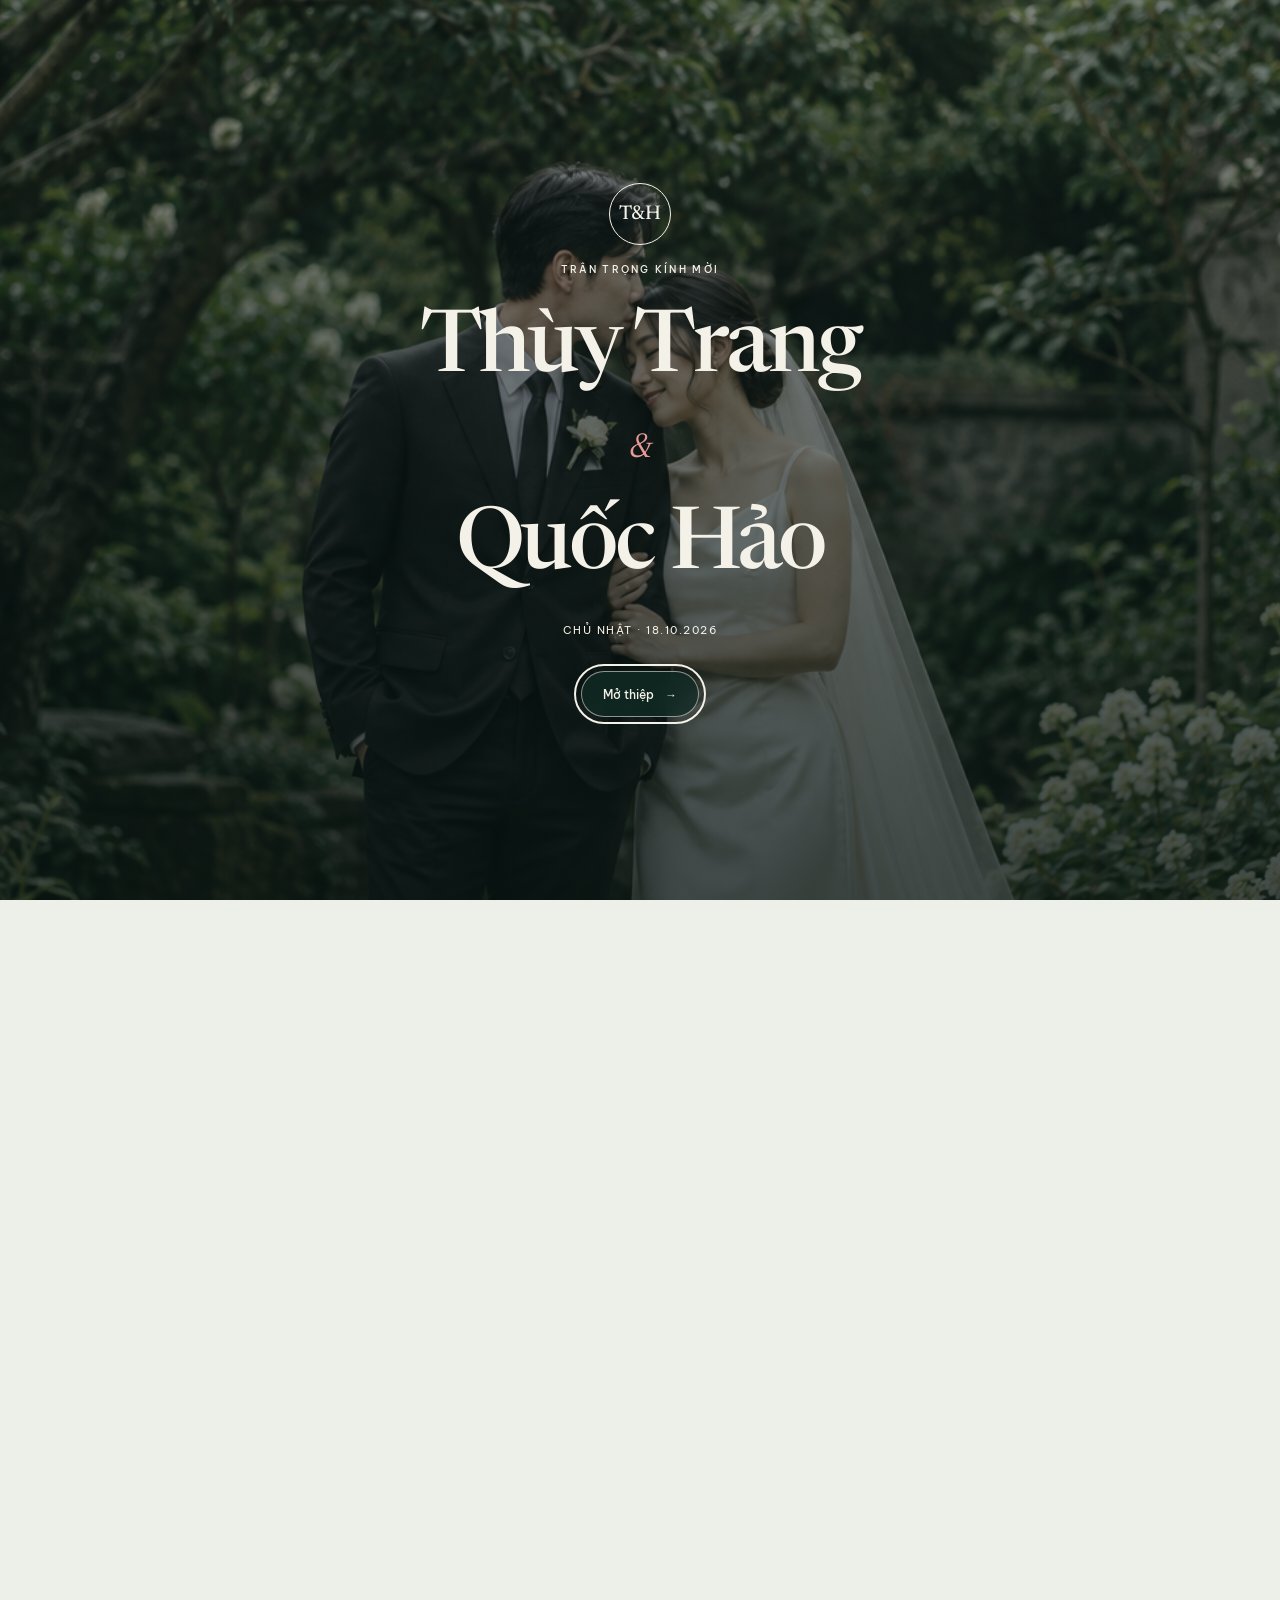
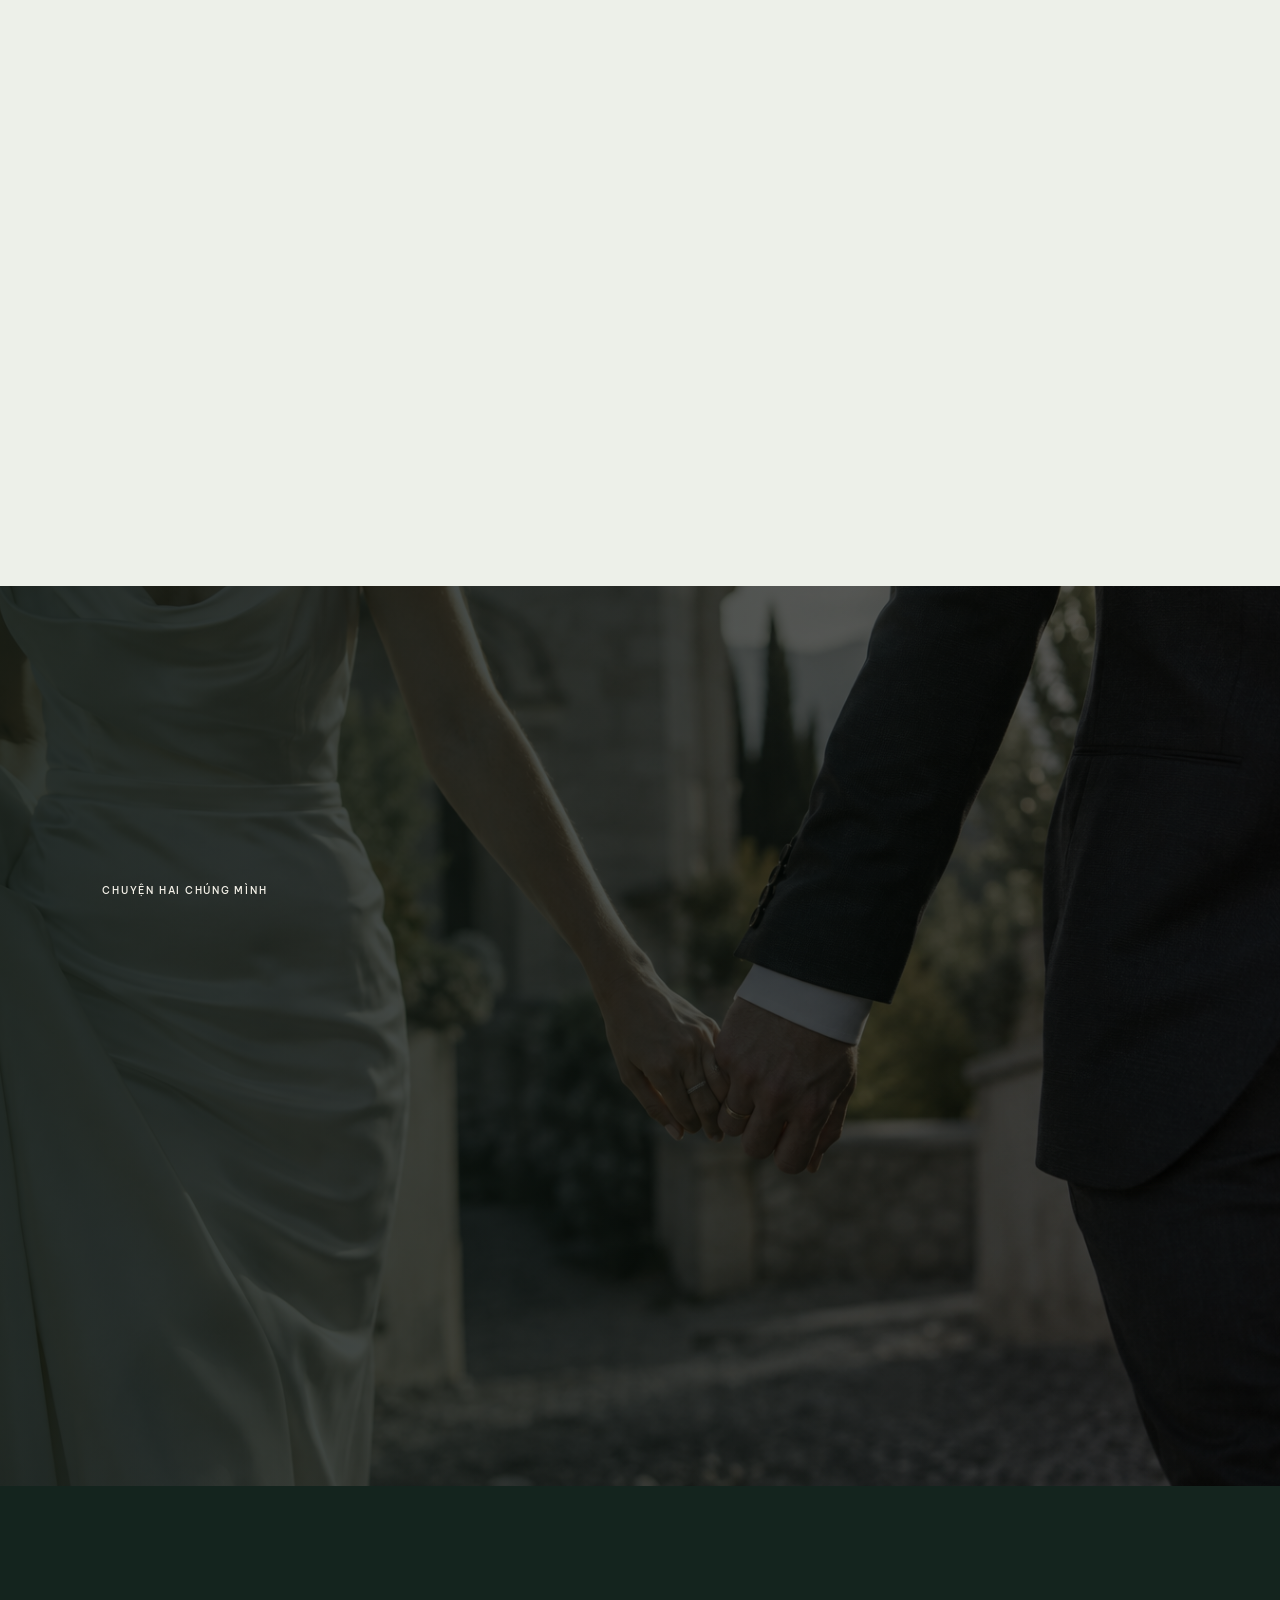
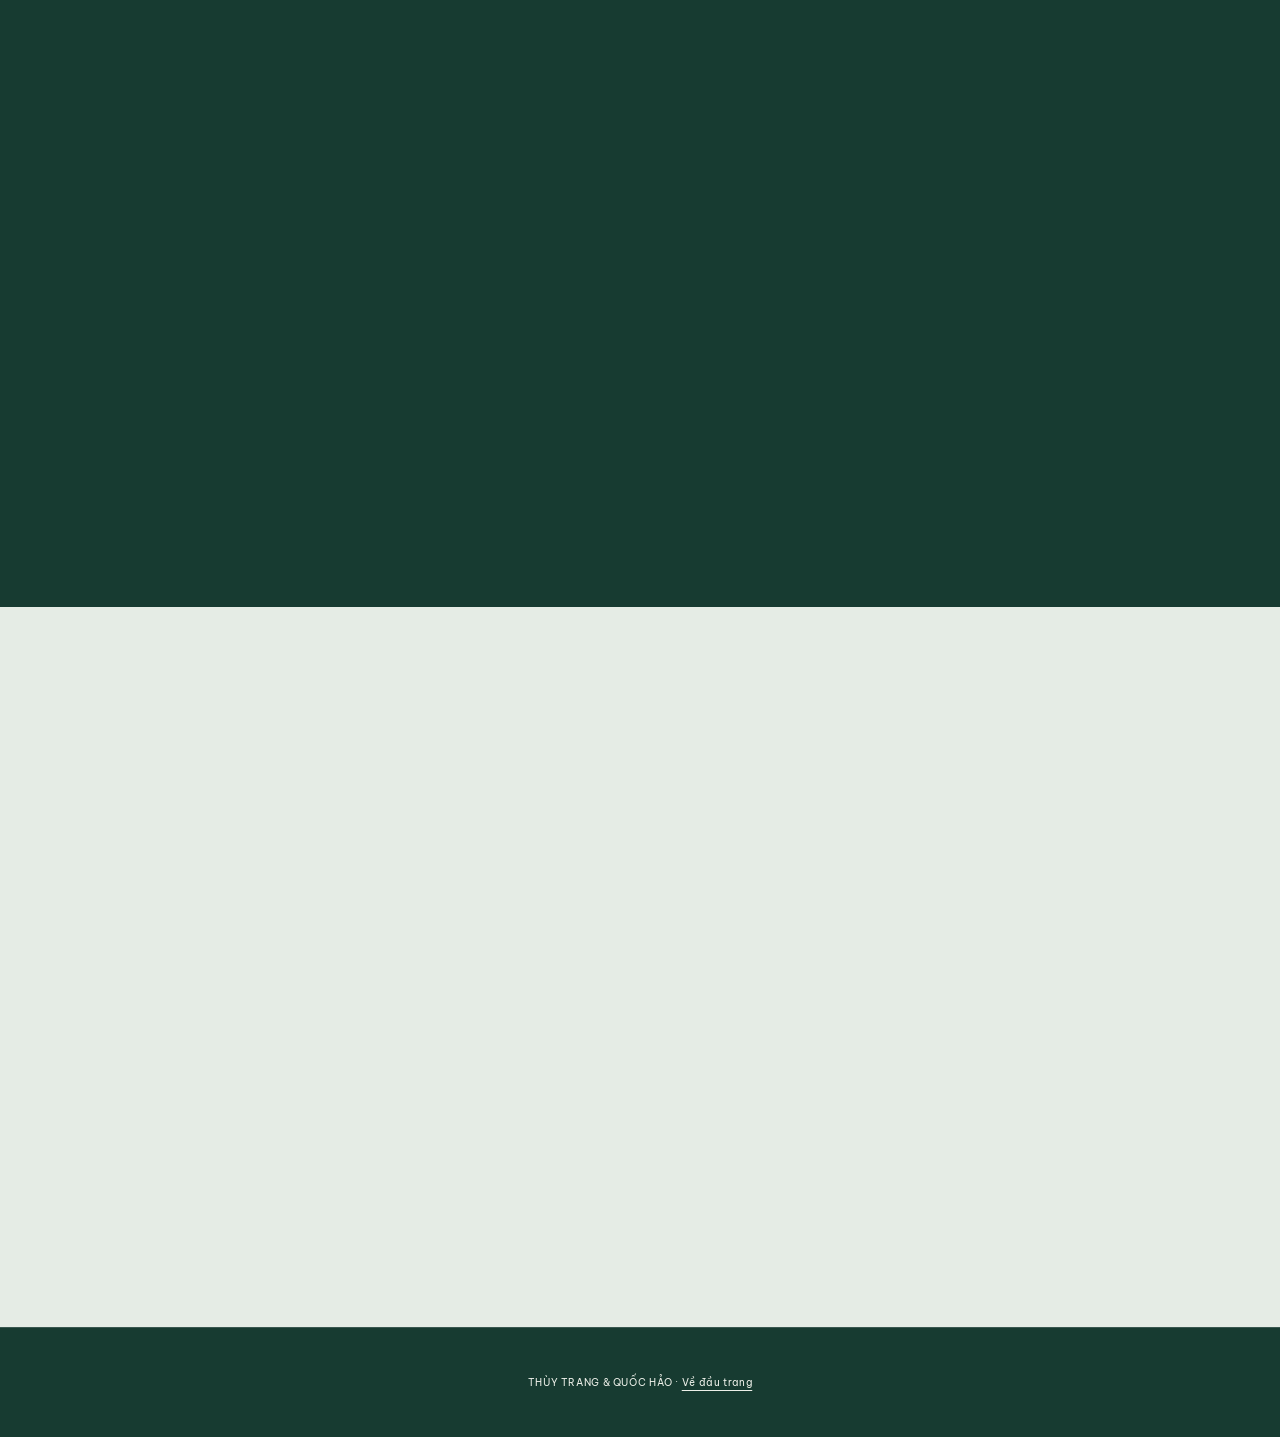
==== invitations/01-vuon-suong.html @ a07cec6b "Initial commit: Wedding invitation showcase project" ====
<!doctype html>
<html lang="vi"><head><meta charset="UTF-8"><meta name="viewport" content="width=device-width,initial-scale=1"><title>Vườn Sương | Thùy Trang & Quốc Hảo</title><link rel="stylesheet" href="../assets/invitation-shared.css"><style>
:root{--green:#173b31;--paper:#edf0e9;--rose:#b85b62;--line:rgba(23,59,49,.18)}body{background:var(--paper);color:var(--green);font-family:'Be Vietnam Pro',sans-serif}.hero{min-height:100dvh;position:relative;color:#fff;display:grid;grid-template-columns:1fr 1fr;overflow:hidden}.hero__photo{position:absolute;inset:0;background:linear-gradient(90deg,rgba(8,28,22,.72),rgba(8,28,22,.1)),url('../assets/images/couple-garden.png') center 58%/cover;animation:breathe 14s ease-out both}.hero__content{position:relative;z-index:2;grid-column:1;padding:18vh 7vw 8vh;display:flex;flex-direction:column;justify-content:space-between}.eyebrow{font-size:.66rem;letter-spacing:.22em;font-weight:500}.hero h1{font:500 clamp(4.8rem,10vw,10rem)/.75 'Newsreader',serif;letter-spacing:-.055em;margin:2rem 0}.hero h1 span{display:block}.hero h1 i{color:#ef9898;font-weight:400}.hero__date{display:flex;align-items:center;gap:1rem;font-size:.74rem;letter-spacing:.13em}.hero__date:before{content:'';width:55px;height:1px;background:rgba(255,255,255,.7)}@keyframes breathe{from{transform:scale(1.05)}to{transform:scale(1)}}.story{padding:12rem 7vw;display:grid;grid-template-columns:.9fr 1.2fr;gap:9vw;align-items:center}.story__copy h2{font:500 clamp(3.3rem,6vw,6.8rem)/.92 'Newsreader',serif;letter-spacing:-.04em;margin:.4rem 0 2rem}.story__copy>p{max-width:48ch;line-height:1.8;color:#5d7169}.story img{width:100%;aspect-ratio:4/3;object-fit:cover}.promise{padding:5rem 7vw 12rem;display:grid;grid-template-columns:1.2fr .8fr;gap:3vw;align-items:end}.promise blockquote{font:500 clamp(2.8rem,5vw,6rem)/1 'Newsreader',serif;margin:0}.promise blockquote i{color:var(--rose)}.promise__detail{border-top:1px solid var(--line);padding-top:1.5rem;line-height:1.8;color:#5d7169}.event{background:var(--green);color:var(--paper);padding:12rem 7vw;display:grid;grid-template-columns:.75fr 1.25fr;gap:10vw}.date-card{text-align:center;border:1px solid rgba(255,255,255,.25);padding:3rem;align-self:center}.date-card strong{display:block;font:500 clamp(7rem,14vw,13rem)/.75 'Newsreader',serif;color:#ef9898}.date-card span{font-size:.65rem;letter-spacing:.2em}.event h2{font:500 clamp(3.5rem,6vw,7rem)/.9 'Newsreader',serif;margin:0 0 3rem}.event__rows{display:grid;grid-template-columns:1fr 1fr;gap:2rem;border-top:1px solid rgba(255,255,255,.2);padding-top:2rem}.event__rows b{display:block;font-weight:500;margin-bottom:.5rem}.event__rows span{font-size:.75rem;opacity:.72;line-height:1.6}.event .rsvp-trigger{margin-top:3rem;border-radius:999px;padding:1rem 1.5rem;background:#ef9898;color:#311a1c}.invitation-footer{background:var(--green);color:var(--paper);border-top:1px solid rgba(255,255,255,.15)}
@media(max-width:720px){.hero{grid-template-columns:1fr}.hero__photo{background-position:58% center}.hero__content{grid-column:1;padding:18vh 1.3rem 8vh;background:linear-gradient(90deg,rgba(8,28,22,.55),transparent)}.hero h1{font-size:5rem}.story{padding:7rem 1.3rem;grid-template-columns:1fr}.story img{order:-1}.promise{padding:2rem 1.3rem 7rem;grid-template-columns:1fr;gap:3rem}.event{padding:7rem 1.3rem;grid-template-columns:1fr}.date-card{padding:3rem 1rem}.event__rows{grid-template-columns:1fr}}
</style><link rel="stylesheet" href="../assets/storytelling.css"></head><body class="theme-garden" data-particles="true">
<div class="invitation-gate" role="dialog" aria-label="Mở thiệp cưới"><div class="gate__content"><span class="gate__monogram">T&H</span><p class="gate__label">TRÂN TRỌNG KÍNH MỜI</p><h1 class="couple-title"><span class="couple-name">Thùy Trang</span><i class="couple-connector">&</i><span class="couple-name">Quốc Hảo</span></h1><p class="gate__date">CHỦ NHẬT · 18.10.2026</p><button class="gate__open" type="button" data-open-invitation>Mở thiệp</button></div></div>
<a class="back-home" href="../index.html" target="_top">← <span>Về thư viện</span></a>
<main><section class="hero"><div class="hero__photo"></div><div class="hero__content"><p class="eyebrow">TRÂN TRỌNG BÁO HỶ</p><h1 class="couple-title"><span class="couple-name">Thùy Trang</span><i class="couple-connector">&</i><span class="couple-name">Quốc Hảo</span></h1><div class="hero__date">18.10.2026 · TP. HỒ CHÍ MINH</div></div></section>
<section class="story"><div class="story__copy reveal"><p class="eyebrow">CHUYỆN CỦA CHÚNG MÌNH</p><h2>Từ hôm nay,<br>mình gọi nhau là nhà.</h2><p>Sau những ngày cùng nhau đi qua bình thường và rực rỡ, chúng mình chọn một ngày đẹp để bắt đầu chương mới.</p></div><img class="reveal" src="../assets/images/holding-hands.png" alt="Cô dâu và chú rể nắm tay nhau"></section>
<section class="promise"><blockquote class="reveal">“Có những cuộc gặp gỡ khiến mọi ngày sau đó đều trở nên <i>đáng nhớ.</i>”</blockquote><div class="promise__detail reveal"><p>Chúng mình rất mong được đón bạn đến chung vui, cùng chứng kiến khoảnh khắc hai gia đình trở thành một.</p><p class="sample-note"><strong>Lưu ý:</strong> Ngày giờ và địa điểm đang là nội dung minh họa.</p></div></section>

<section class="story-chapter" aria-label="Lời hẹn của chúng mình">
  <div class="chapter-scene">
    <img src="../assets/images/holding-hands.png" alt="Ảnh minh họa đôi tay cô dâu và chú rể" loading="lazy" width="1536" height="1024">
    <div class="chapter-words"><p class="story-eyebrow">CHUYỆN HAI CHÚNG MÌNH</p><h2 class="reveal">Một cuộc gặp, một hành trình.</h2><p class="reveal">Chúng mình mong những ngày phía trước sẽ luôn có một người để cùng trở về.</p></div>
  </div>
</section>
<section class="story-vows" aria-labelledby="vow-title">
  <header class="reveal"><p class="story-eyebrow">MỘT CHƯƠNG MỚI</p><h2 id="vow-title">Từ những điều bình dị</h2></header>
  <div class="vow-pair">
    <article class="reveal"><span class="vow-initial" aria-hidden="true">T</span><h3>Thùy Trang</h3><p>Mong có một người cùng chia sẻ niềm vui, cùng lắng nghe những chuyện nhỏ và cùng yêu thương gia đình.</p></article>
    <article class="reveal"><span class="vow-initial" aria-hidden="true">H</span><h3>Quốc Hảo</h3><p>Mong được nắm tay nhau qua những ngày bình thường, cùng chăm sóc một mái nhà và gìn giữ lời hẹn hôm nay.</p></article>
  </div>
</section>
<section class="story-journey" aria-labelledby="journey-title">
  <header class="reveal"><h2 id="journey-title">Những điều mình cùng chọn.</h2><p>Một lời hẹn được xây nên từ những điều nhỏ bé.</p></header>
  <div class="journey-track">
    <article class="reveal"><span aria-hidden="true">01</span><h3>Lắng nghe</h3><p>Dành thời gian cho nhau, cả những điều chưa kịp nói.</p></article>
    <article class="reveal"><span aria-hidden="true">02</span><h3>Đồng hành</h3><p>Cùng đi qua thay đổi và tìm niềm vui trong mỗi ngày.</p></article>
    <article class="reveal"><span aria-hidden="true">03</span><h3>Về chung một nhà</h3><p>Mang theo yêu thương của hai gia đình để bắt đầu hành trình mới.</p></article>
  </div>
</section>
<section class="story-album" aria-labelledby="album-title">
  <header class="reveal"><p class="story-eyebrow">ALBUM NGÀY VUI</p><h2 id="album-title">Giữ lại những dịu dàng.</h2><p>Chạm vào ảnh để ngắm gần hơn. Ảnh hiện tại là ảnh minh họa.</p></header>
  <div class="album-grid">
    <button class="album-photo reveal" type="button" data-photo="../assets/images/couple-garden.png" aria-label="Mở ảnh chân dung đôi uyên ương"><img src="../assets/images/couple-garden.png" alt="Đôi uyên ương giữa khu vườn" loading="lazy" width="1024" height="1536"><span>Hai người, một lời hẹn</span></button>
    <button class="album-photo reveal" type="button" data-photo="../assets/images/holding-hands.png" aria-label="Mở ảnh đôi tay"><img src="../assets/images/holding-hands.png" alt="Một cái nắm tay dịu dàng" loading="lazy" width="1536" height="1024"><span>Cùng nhau đi tiếp</span></button>
    <button class="album-photo reveal" type="button" data-photo="../assets/images/reception.png" aria-label="Mở ảnh bàn tiệc"><img src="../assets/images/reception.png" alt="Không gian bàn tiệc đón khách" loading="lazy" width="1774" height="887"><span>Chờ bạn đến chung vui</span></button>
  </div>
</section>
<section class="event"><div class="date-card reveal"><span>CHỦ NHẬT · THÁNG MƯỜI</span><strong>18</strong><span>HAI NGHÌN KHÔNG TRĂM HAI MƯƠI SÁU</span></div><div class="reveal"><h2>Hẹn bạn<br>trong ngày vui.</h2><div class="event__rows"><div><b>17:30 · Đón khách</b><span>18:30 · Khai tiệc<br>Trang phục lịch sự</span></div><div><b>White Palace</b><span>194 Hoàng Văn Thụ<br>Phú Nhuận, TP. Hồ Chí Minh</span></div></div><button class="rsvp-trigger" type="button">Xác nhận tham dự</button></div></section><section class="story-finale"><p class="story-eyebrow reveal">THÙY TRANG & QUỐC HẢO</p><h2 class="reveal">Một lời hẹn giữa vườn xanh.</h2><p class="reveal">Sự hiện diện của bạn là một phần thật đẹp trong ngày bắt đầu hành trình mới của chúng mình.</p><button class="rsvp-trigger reveal" type="button">Gửi lời hồi đáp</button></section></main>
<footer class="invitation-footer">THÙY TRANG & QUỐC HẢO · <a href="#">Về đầu trang</a></footer>
<dialog class="rsvp-dialog"><form class="rsvp-card"><button class="rsvp-close" type="button">Đóng</button><p class="eyebrow">HẸN GẶP BẠN</p><h2>Bạn sẽ đến chứ?</h2><p>Gửi lời hồi đáp để gia đình chuẩn bị đón tiếp bạn chu đáo hơn.</p><label>Họ và tên<input name="name" required placeholder="Tên của bạn"></label><label>Số người tham dự<select name="guests"><option>1 khách</option><option>2 khách</option><option>3 khách</option><option>4 khách</option></select></label><button class="rsvp-card__submit" type="submit">Gửi lời xác nhận</button><p class="rsvp-status" role="status"></p></form></dialog><script src="../assets/invitation.js"></script>
</body></html>
---- assets/invitation-shared.css ----
@import url('https://fonts.googleapis.com/css2?family=Be+Vietnam+Pro:wght@300;400;500;600&family=DM+Sans:wght@300;400;500;600&family=Newsreader:opsz,wght@6..72,400;6..72,500;6..72,600&family=Playfair+Display:ital,wght@0,500;1,500&display=swap');
*{box-sizing:border-box}html{scroll-behavior:smooth}body{margin:0;min-width:300px}body:not(.invitation-open){overflow:hidden}a{color:inherit;text-decoration:none}button,input,select{font:inherit}
.invitation-gate{--gate-bg:#173b31;--gate-ink:#f4f1e8;--gate-accent:#e99a98;position:fixed;inset:0;z-index:60;display:grid;place-items:center;overflow:hidden;background:var(--gate-bg);color:var(--gate-ink);clip-path:inset(0 0 0 0);transition:clip-path 1.15s cubic-bezier(.76,0,.24,1),visibility 1.15s}.invitation-gate:before{content:'';position:absolute;inset:0;background:var(--gate-image,none);background-position:center;background-size:cover;opacity:var(--gate-image-opacity,.18);transform:scale(1.05);animation:gate-breathe 9s ease-in-out infinite alternate}.invitation-gate:after{content:'';position:absolute;inset:0;background:linear-gradient(180deg,rgba(5,12,10,.1),rgba(5,12,10,.38));pointer-events:none}.invitation-gate.is-opening{clip-path:inset(0 0 100% 0);visibility:hidden}.invitation-gate.is-opening .gate__content{opacity:0;transform:translateY(-24px)}.gate__content{position:relative;z-index:2;text-align:center;width:min(680px,calc(100% - 2rem));transition:opacity .45s ease,transform .7s cubic-bezier(.16,1,.3,1)}.gate__monogram{display:grid;place-items:center;width:62px;height:62px;margin:0 auto 2.2rem;border:1px solid currentColor;border-radius:50%;font:500 1.25rem 'Newsreader',Georgia,serif}.gate__label{font:500 .62rem 'Be Vietnam Pro',Arial,sans-serif;letter-spacing:.23em}.gate__content h1{font:500 clamp(3.8rem,9vw,8rem)/.82 'Newsreader',Georgia,serif;letter-spacing:-.045em;margin:1.2rem 0}.gate__content h1 i{display:block;color:var(--gate-accent);font-weight:400}.gate__date{font:400 .68rem 'Be Vietnam Pro',Arial,sans-serif;letter-spacing:.14em}.gate__open{display:inline-flex;align-items:center;justify-content:center;gap:.7rem;margin-top:2.2rem;border:1px solid color-mix(in srgb,currentColor 55%,transparent);border-radius:999px;background:color-mix(in srgb,var(--gate-bg) 70%,transparent);backdrop-filter:blur(12px);color:inherit;padding:.9rem 1.3rem;cursor:pointer;font:500 .72rem 'Be Vietnam Pro',Arial,sans-serif;transition:background .25s,transform .25s}.gate__open:after{content:'→';transition:transform .25s}.gate__open:hover{background:color-mix(in srgb,currentColor 14%,transparent)}.gate__open:hover:after{transform:translateX(4px)}.gate__open:active{transform:scale(.98)}
.theme-garden{--particle:#efaaa5}.theme-lacquer{--particle:#e8c590}.theme-silk{--particle:#d5e3da}.theme-garden .invitation-gate{--gate-bg:#122d26;--gate-image:linear-gradient(rgba(9,29,23,.25),rgba(9,29,23,.55)),url('images/couple-garden.png');--gate-image-opacity:1}.theme-editorial .invitation-gate{--gate-bg:#dedbd2;--gate-ink:#181b19;--gate-accent:#c8463e}.theme-editorial .gate__monogram{border-radius:0}.theme-editorial .gate__content h1{font-family:'DM Sans',Arial,sans-serif;font-weight:600;text-transform:uppercase;line-height:.72;letter-spacing:-.08em}.theme-lacquer .invitation-gate{--gate-bg:#691315;--gate-ink:#e8c590;--gate-accent:#f3e5d4;background:radial-gradient(circle,#9c2929 0,#691315 55%,#400a0c 100%)}.theme-lacquer .gate__monogram{border-radius:0;font-size:1.9rem}.theme-chrome .invitation-gate{--gate-bg:#9ba5a1;--gate-ink:#111716;--gate-accent:#416326;background:radial-gradient(circle at 70% 15%,#f6f8f7,#bac2bf 35%,#7f8985 72%,#dfe3e1)}.theme-chrome .gate__content h1{font-family:'DM Sans',Arial,sans-serif;font-weight:600;text-transform:uppercase;letter-spacing:-.08em}.theme-film .invitation-gate{--gate-bg:#171513;--gate-image:linear-gradient(rgba(20,16,12,.32),rgba(20,16,12,.68)),url('images/holding-hands.png');--gate-image-opacity:1;--gate-accent:#d89153}.theme-film .gate__content h1{font-family:'Playfair Display',Georgia,serif}.theme-silk .invitation-gate{--gate-bg:#25483d;--gate-image:linear-gradient(90deg,rgba(21,55,44,.72),rgba(21,55,44,.28)),url('images/couple-garden.png');--gate-image-opacity:1;--gate-accent:#efaaa5}
@keyframes gate-breathe{to{transform:scale(1)}}
.celebration-layer{position:fixed;inset:0;z-index:55;pointer-events:none;overflow:hidden}.celebration-layer span{position:absolute;top:-8vh;width:11px;height:18px;border-radius:80% 10% 80% 10%;background:var(--particle,#efaaa5);opacity:0;animation:petal-fall 6.5s cubic-bezier(.22,.5,.42,.98) forwards}.celebration-layer span:nth-child(1){left:8%;animation-delay:.05s}.celebration-layer span:nth-child(2){left:16%;animation-delay:.7s;transform:scale(.7)}.celebration-layer span:nth-child(3){left:27%;animation-delay:.25s}.celebration-layer span:nth-child(4){left:38%;animation-delay:1.1s;transform:scale(.6)}.celebration-layer span:nth-child(5){left:49%;animation-delay:.45s}.celebration-layer span:nth-child(6){left:61%;animation-delay:1.35s;transform:scale(.8)}.celebration-layer span:nth-child(7){left:72%;animation-delay:.15s}.celebration-layer span:nth-child(8){left:84%;animation-delay:.9s;transform:scale(.65)}.celebration-layer span:nth-child(9){left:94%;animation-delay:.35s}.celebration-layer span:nth-child(10){left:56%;animation-delay:1.8s;transform:scale(.55)}@keyframes petal-fall{0%{opacity:0;transform:translate3d(0,-5vh,0) rotate(0)}12%{opacity:.85}100%{opacity:0;transform:translate3d(10vw,108vh,0) rotate(540deg)}}
.back-home{position:fixed;z-index:40;left:18px;top:18px;display:flex;align-items:center;gap:.55rem;border-radius:999px;padding:.7rem .9rem;background:rgba(20,25,23,.76);backdrop-filter:blur(14px);color:#fff;font:500 .68rem 'Be Vietnam Pro',Arial,sans-serif;letter-spacing:.03em;box-shadow:0 8px 30px rgba(0,0,0,.12);opacity:0;transform:translateY(-10px);transition:opacity .5s 1s,transform .5s 1s,background .2s}.invitation-open .back-home{opacity:1;transform:none}.back-home:hover{background:rgba(20,25,23,.92)}
.reveal{opacity:0;filter:blur(5px);clip-path:inset(0 0 12% 0);transform:translateY(42px) scale(.985);transition:opacity .85s ease,filter .85s ease,clip-path 1s cubic-bezier(.16,1,.3,1),transform 1s cubic-bezier(.16,1,.3,1);transition-delay:calc(var(--reveal-order,0) * 70ms)}.reveal.is-visible{opacity:1;filter:none;clip-path:inset(0);transform:none}
.hero h1,.lead h1,.crest h1{opacity:0;transform:translateY(35px);filter:blur(6px)}.invitation-open .hero h1,.invitation-open .lead h1,.invitation-open .crest h1{animation:hero-title-in 1.15s .35s cubic-bezier(.16,1,.3,1) forwards}.hero__meta,.hero__date,.hero__bottom,.lead__bottom,.crest time{opacity:0;transform:translateY(18px)}.invitation-open .hero__meta,.invitation-open .hero__date,.invitation-open .hero__bottom,.invitation-open .lead__bottom,.invitation-open .crest time{animation:hero-detail-in .8s .85s ease forwards}@keyframes hero-title-in{to{opacity:1;transform:none;filter:none}}@keyframes hero-detail-in{to{opacity:1;transform:none}}
.rsvp-trigger{border:0;cursor:pointer;transition:transform .2s,filter .2s}.rsvp-trigger:hover{filter:brightness(1.08)}.rsvp-trigger:active{transform:scale(.98)}.rsvp-dialog{border:0;padding:0;background:transparent;width:min(500px,calc(100% - 2rem));color:#1c2824}.rsvp-dialog::backdrop{background:rgba(8,14,12,.75);backdrop-filter:blur(8px)}.rsvp-card{background:#f1f2ed;padding:clamp(2rem,6vw,4rem);position:relative;border-radius:18px}.rsvp-card h2{font:500 clamp(2.5rem,7vw,4.5rem)/.95 'Newsreader',Georgia,serif;margin:.2rem 0 1.4rem}.rsvp-card p{font:300 .85rem/1.7 'Be Vietnam Pro',Arial,sans-serif;color:#53615c}.rsvp-card label{display:grid;gap:.45rem;margin-top:1rem;font:500 .65rem 'Be Vietnam Pro',Arial,sans-serif;text-transform:uppercase;letter-spacing:.08em}.rsvp-card input,.rsvp-card select{width:100%;border:1px solid #cbd0cb;background:#fff;padding:.9rem;border-radius:10px;color:#1c2824}.rsvp-card__submit{width:100%;margin-top:1.2rem;border:0;border-radius:999px;padding:1rem;background:#173c32;color:#fff;cursor:pointer}.rsvp-close{position:absolute;right:1rem;top:1rem;border:0;background:transparent;font-size:1rem;cursor:pointer;color:#1c2824}.rsvp-status{min-height:1.4em;color:#8c3e40!important}.sample-note{font:400 .66rem/1.5 'Be Vietnam Pro',Arial,sans-serif;opacity:.65}.sample-note strong{font-weight:600}.invitation-footer{text-align:center;padding:3rem 1rem;font:400 .65rem 'Be Vietnam Pro',Arial,sans-serif;letter-spacing:.06em}.invitation-footer a{text-decoration:underline;text-underline-offset:4px}
@media(max-width:640px){.back-home{left:10px;top:10px;padding:.58rem .72rem;font-size:.6rem}.back-home span{display:none}}
@media(max-width:640px){.gate__content h1{font-size:3.7rem}.gate__monogram{margin-bottom:1.4rem}.gate__open{margin-top:1.6rem}}
@media(prefers-reduced-motion:reduce){html{scroll-behavior:auto}*,*:before,*:after{animation:none!important;transition-duration:.01ms!important}.reveal{opacity:1;filter:none;clip-path:none;transform:none}.invitation-gate.is-opening{display:none}}
---- assets/storytelling.css ----
/* Final typography layer: Vietnamese accents and italic descenders need room. */
:root{--story-accent:#ad5962;--story-surface:#e5ece5;--story-ink:#24453a;--story-line:#a6bbb0}
.theme-editorial{--story-accent:#ae3933;--story-surface:#dedbd2;--story-ink:#252a26;--story-line:#aaa99f}
.theme-lacquer{--story-accent:#e6c28c;--story-surface:#561013;--story-ink:#f3e5d4;--story-line:#915b48}
.theme-chrome{--story-accent:#38522b;--story-surface:#dfe3e1;--story-ink:#18251f;--story-line:#98a49e}
.theme-film{--story-accent:#d89153;--story-surface:#211d19;--story-ink:#ece5d7;--story-line:#655346}
.theme-silk{--story-accent:#9c4b50;--story-surface:#e4ede5;--story-ink:#25483d;--story-line:#a3b8ad}
html{overflow-x:clip}body{min-width:280px}body:not(.motion-ready){overflow:auto}
body h1,body h2,body h3,body blockquote{line-height:1.18;letter-spacing:-.025em;text-wrap:balance;overflow-wrap:break-word}
body h2 i,body blockquote i{line-height:1.25}
body .couple-title{display:flex;flex-direction:column;gap:.14em;line-height:1.2;letter-spacing:-.035em;font-size:clamp(2rem,6vw,5.7rem);margin:1.25rem 0;max-width:100%;min-width:0}
body .couple-title .couple-name{display:block;line-height:1.22;white-space:nowrap;padding:0!important;text-align:inherit}
body .couple-title .couple-connector{display:block;position:static;margin:.1em 0;padding:.15em 0;font-size:.4em;line-height:1.5;letter-spacing:0;font-weight:400;text-transform:none}
body .hero__content{grid-column:1/-1;max-width:100%;width:100%}
body.theme-garden .hero__content{justify-content:flex-end;gap:1.5rem}
body.theme-chrome .hero__main{grid-template-columns:minmax(0,1fr) auto}
body.theme-chrome .hero__date{opacity:1;transform:none}
body .hero__copy,body .story__copy,body .event>div{min-width:0}
body .gate__content h1{font-size:clamp(2rem,6.7vw,5.5rem);line-height:1.2}
body .invitation-gate{overflow-y:auto;padding:2.5rem 1rem}
body .gate__content{width:min(760px,100%);margin:auto}
body .gate__monogram{margin-bottom:1rem}
body .gate__open{margin-top:1.25rem}
body .gate__label,body .gate__date{line-height:1.8}
body .reveal{filter:none;clip-path:none;transform:none;opacity:1}
.motion-ready .reveal{opacity:0;transform:translate3d(0,26px,0);transition:opacity .9s ease,transform 1.1s cubic-bezier(.16,1,.3,1);transition-delay:calc(var(--reveal-order,0)*90ms)}
.motion-ready .reveal.is-visible{opacity:1;transform:none}
body:not(.motion-ready) .hero h1,body:not(.motion-ready) .lead h1,body:not(.motion-ready) .hero__date,body:not(.motion-ready) .hero__meta,body:not(.motion-ready) .lead__bottom,body:not(.motion-ready) .hero__bottom,body:not(.motion-ready) .crest time{opacity:1;filter:none;transform:none}
.story-chapter{height:150svh;position:relative;background:#14241e;color:#f4f1e8}
.chapter-scene{position:sticky;top:0;min-height:100svh;display:grid;align-items:center;overflow:hidden;padding:7rem 8vw;isolation:isolate}
.chapter-scene>img{position:absolute;inset:0;z-index:-2;width:100%;height:100%;object-fit:cover;filter:brightness(.42);transform:scale(1.08)}
.chapter-scene:after{content:'';position:absolute;inset:0;z-index:-1;background:linear-gradient(90deg,rgba(9,23,17,.6),transparent)}
.chapter-words{max-width:760px}.chapter-words h2{font:500 clamp(2.5rem,5vw,5rem)/1.2 'Newsreader',Georgia,serif;margin:1rem 0 1.75rem;letter-spacing:-.025em}
.chapter-words>p:last-child{max-width:42ch;font-size:clamp(.95rem,1.5vw,1.1rem);line-height:1.9}
.story-eyebrow{font:500 .65rem/1.8 'Be Vietnam Pro',sans-serif;letter-spacing:.17em;margin:0 0 1.5rem}
.story-vows,.story-journey,.story-album,.story-finale{background:var(--story-surface);color:var(--story-ink);padding:clamp(5rem,9vw,9rem) max(1.3rem,6vw);min-width:0}
.story-vows h2,.story-journey h2,.story-album h2,.story-finale h2{font:500 clamp(2.5rem,4.5vw,4.6rem)/1.2 'Newsreader',Georgia,serif;max-width:20ch;margin:0 0 1.5rem;letter-spacing:-.025em}
.story-vows>header,.story-journey>header,.story-album>header{max-width:1200px;margin:0 auto 4rem}
.vow-pair{max-width:1200px;margin:auto;display:grid;grid-template-columns:1fr 1fr;gap:8vw}
.vow-pair article{position:relative;padding:3rem 0;border-top:1px solid var(--story-line)}
.vow-initial{font:400 7rem/1.2 'Newsreader',serif;color:var(--story-accent);display:block;margin-bottom:1rem}
.vow-pair h3{font:500 2.1rem/1.3 'Newsreader',serif;margin:.5rem 0 1rem}
.vow-pair p,.journey-track p,.story-finale>p:not(.story-eyebrow){font:400 .94rem/1.9 'Be Vietnam Pro',sans-serif;max-width:44ch}
.story-journey{padding-top:3rem}.journey-track{max-width:1200px;margin:auto;display:grid;grid-template-columns:repeat(3,minmax(0,1fr));gap:3rem;border-top:1px solid var(--story-line)}
.journey-track article{padding-top:2rem}.journey-track span{font-size:.8rem;color:var(--story-accent);font-variant-numeric:tabular-nums}
.journey-track h3{font:500 1.8rem/1.3 'Newsreader',serif;margin:2rem 0 1rem}
.story-album>header>p:last-child,.story-journey>header>p{font:.86rem/1.8 'Be Vietnam Pro',sans-serif;max-width:50ch}
.album-grid{max-width:1200px;margin:auto;display:grid;grid-template-columns:1.15fr 1fr;gap:2rem}
.album-photo{appearance:none;display:block;min-width:0;padding:0;border:0;background:none;color:inherit;text-align:left;cursor:zoom-in;overflow:hidden}
.album-photo:first-child{grid-row:span 2}.album-photo img{display:block;width:100%;height:auto;aspect-ratio:16/10;object-fit:cover;transition:transform .9s cubic-bezier(.16,1,.3,1)}
.album-photo:first-child img{aspect-ratio:3/4;height:calc(100% - 3rem)}
.album-photo span{display:block;font:.7rem/1.7 'Be Vietnam Pro',sans-serif;padding:1rem 0}.album-photo:hover img{transform:scale(1.025)}
.story-finale{text-align:center;min-height:80svh;display:flex;flex-direction:column;justify-content:center;align-items:center}
.story-finale h2{max-width:16ch}.story-finale .rsvp-trigger{margin-top:2rem;background:var(--story-ink);color:var(--story-surface);border-radius:999px;padding:1rem 1.6rem;font:.8rem 'Be Vietnam Pro',sans-serif}
.photo-dialog{width:min(1100px,94vw);max-height:94dvh;padding:3.5rem 1rem 1rem;border:0;background:#18231f;color:#f4f1e8;border-radius:12px}
.photo-dialog::backdrop{background:rgba(8,17,12,.92)}.photo-dialog img{display:block;max-width:100%;width:auto;max-height:76dvh;margin:auto;object-fit:contain}
.photo-close{position:absolute;right:1rem;top:.8rem;background:transparent;color:inherit;border:1px solid #7d8d84;border-radius:999px;padding:.5rem 1rem;cursor:pointer}
.photo-dialog p{text-align:center;font:.8rem/1.5 'Be Vietnam Pro',sans-serif}
body button:focus-visible,body a:focus-visible{outline:2px solid currentColor;outline-offset:5px}
@supports(animation-timeline:view()){@media(prefers-reduced-motion:no-preference){.chapter-scene>img{animation:chapter-drift linear both;animation-timeline:view();animation-range:entry 0% exit 100%}.album-photo img{animation:album-arrive linear both;animation-timeline:view();animation-range:entry 0% entry 100%}}}
@keyframes chapter-drift{from{transform:scale(1.13) translateY(-2%)}to{transform:scale(1.02) translateY(2%)}}
@keyframes album-arrive{from{opacity:.65;transform:scale(1.045)}to{opacity:1;transform:scale(1)}}
@media(max-width:768px){body .couple-title,body .gate__content h1{font-size:clamp(1.9rem,8.7vw,3.7rem);line-height:1.22;gap:.18em}body .hero__copy{padding:6rem 1.3rem 3rem}body .hero__content{padding:6rem 1.3rem 4rem}body .hero__main{gap:2rem}body.theme-chrome .hero__main{grid-template-columns:1fr}body .hero__date{max-width:100%;letter-spacing:.06em;font-size:.68rem}body .hero h2,body .event h2,body .details h2,body .ceremony h2,body .screening h2{font-size:clamp(2.2rem,9vw,3.8rem)}body .hero__meta{font-size:.64rem;line-height:1.9}body .crest{width:100%;padding:3rem 1rem;min-height:75svh}.vow-pair{gap:2rem;grid-template-columns:1fr}.vow-pair article{padding:2rem 0}.vow-initial{font-size:4.5rem}.journey-track{grid-template-columns:1fr;gap:1.5rem;border-top:0}.journey-track article{border-top:1px solid var(--story-line);padding-top:1.5rem}.journey-track h3{margin:1rem 0}.story-vows>header,.story-journey>header,.story-album>header{margin-bottom:2rem}.album-grid{grid-template-columns:1fr;gap:1.7rem}.album-photo:first-child{grid-row:auto}.album-photo:first-child img{height:auto;aspect-ratio:4/5}.chapter-scene{padding:6rem 1.3rem}.chapter-words h2{font-size:clamp(2.2rem,9vw,3.5rem)}.story-chapter{height:125svh}.story-finale{min-height:75svh}body .rsvp-trigger{white-space:normal;line-height:1.5;max-width:100%}}
@media(max-height:650px){body .gate__monogram{width:40px;height:40px;margin-bottom:.5rem}body .gate__content h1{font-size:clamp(1.8rem,5vw,3rem);margin:.6rem 0}body .gate__label,body .gate__date{margin:.4rem 0}body .gate__open{margin-top:.6rem}}
@media(prefers-reduced-motion:reduce){body .hero h1,body .lead h1,body .crest h1,body .hero__meta,body .hero__date,body .hero__bottom,body .lead__bottom,body .crest time,body .reveal{opacity:1!important;filter:none!important;transform:none!important;clip-path:none!important;animation:none!important}.story-chapter{height:auto}.chapter-scene{position:relative;min-height:80svh}.chapter-scene>img,.album-photo img{animation:none;transform:none}.celebration-layer{display:none}}
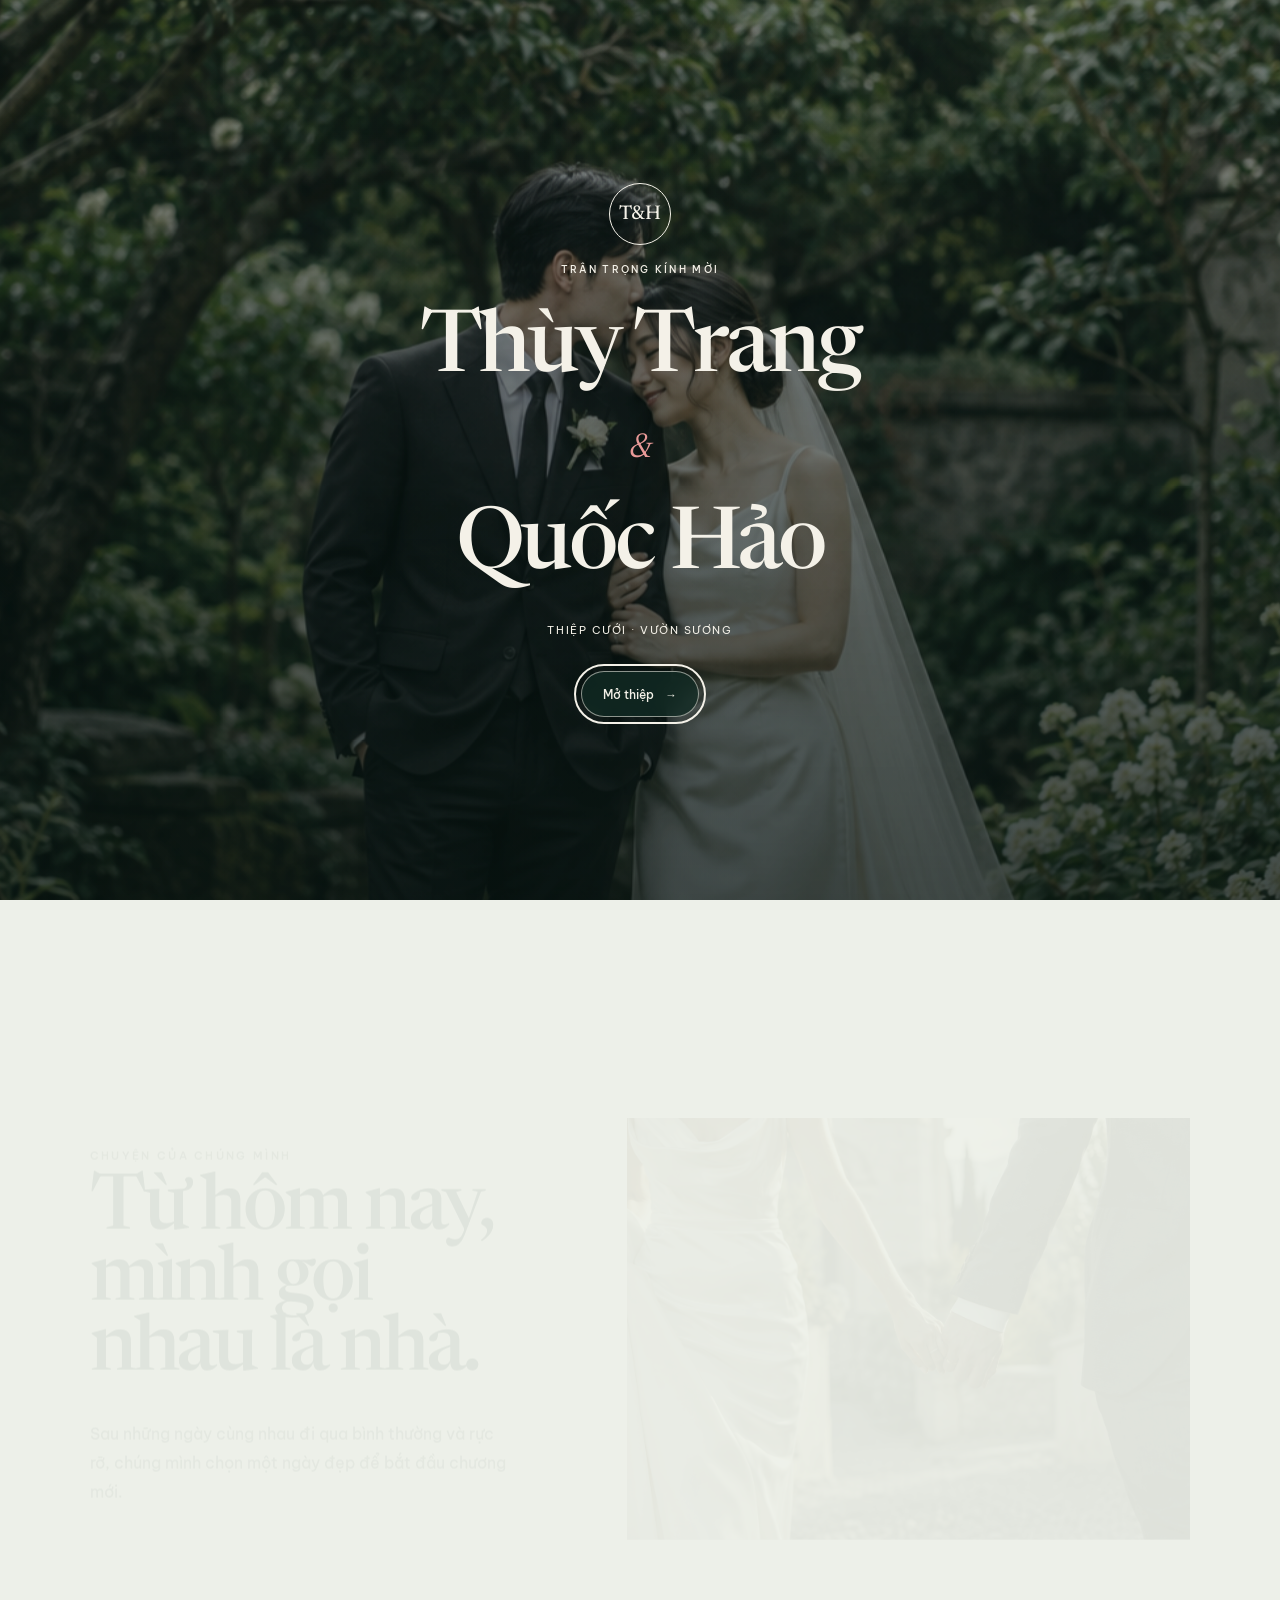
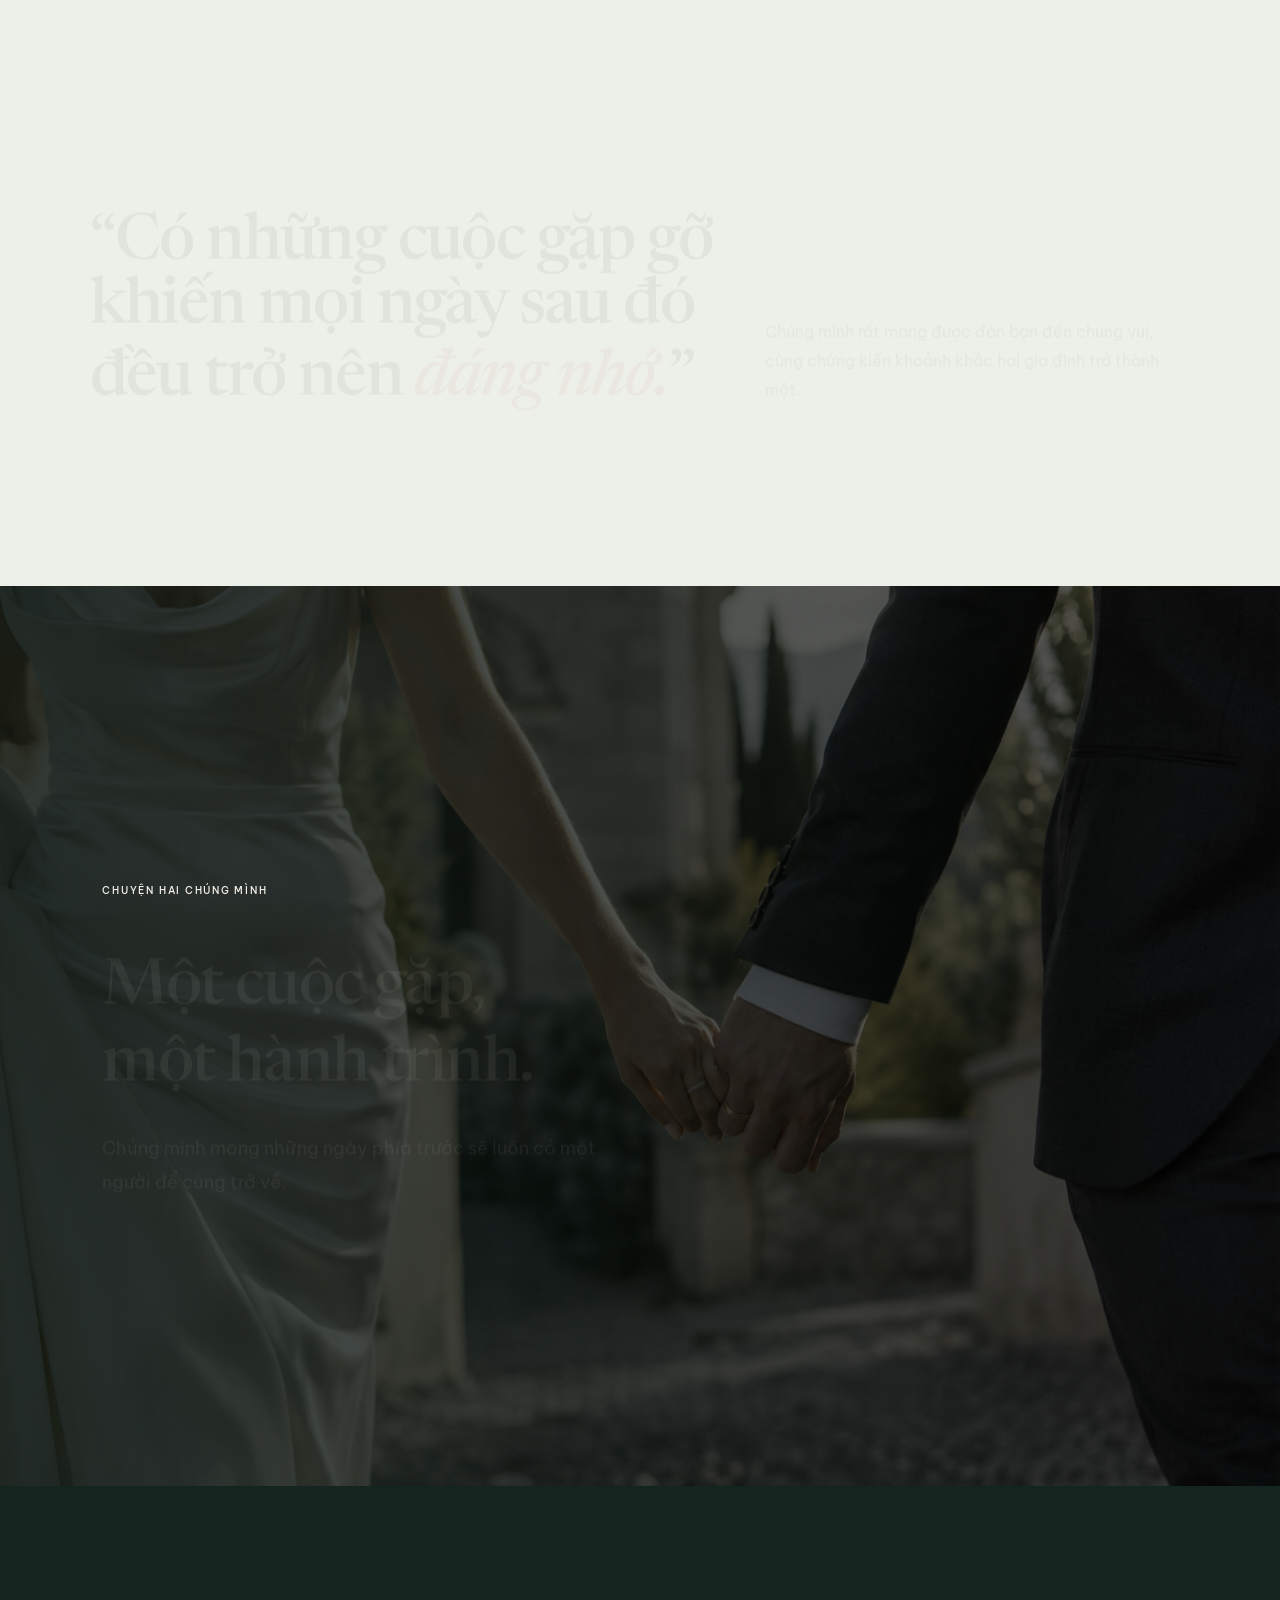
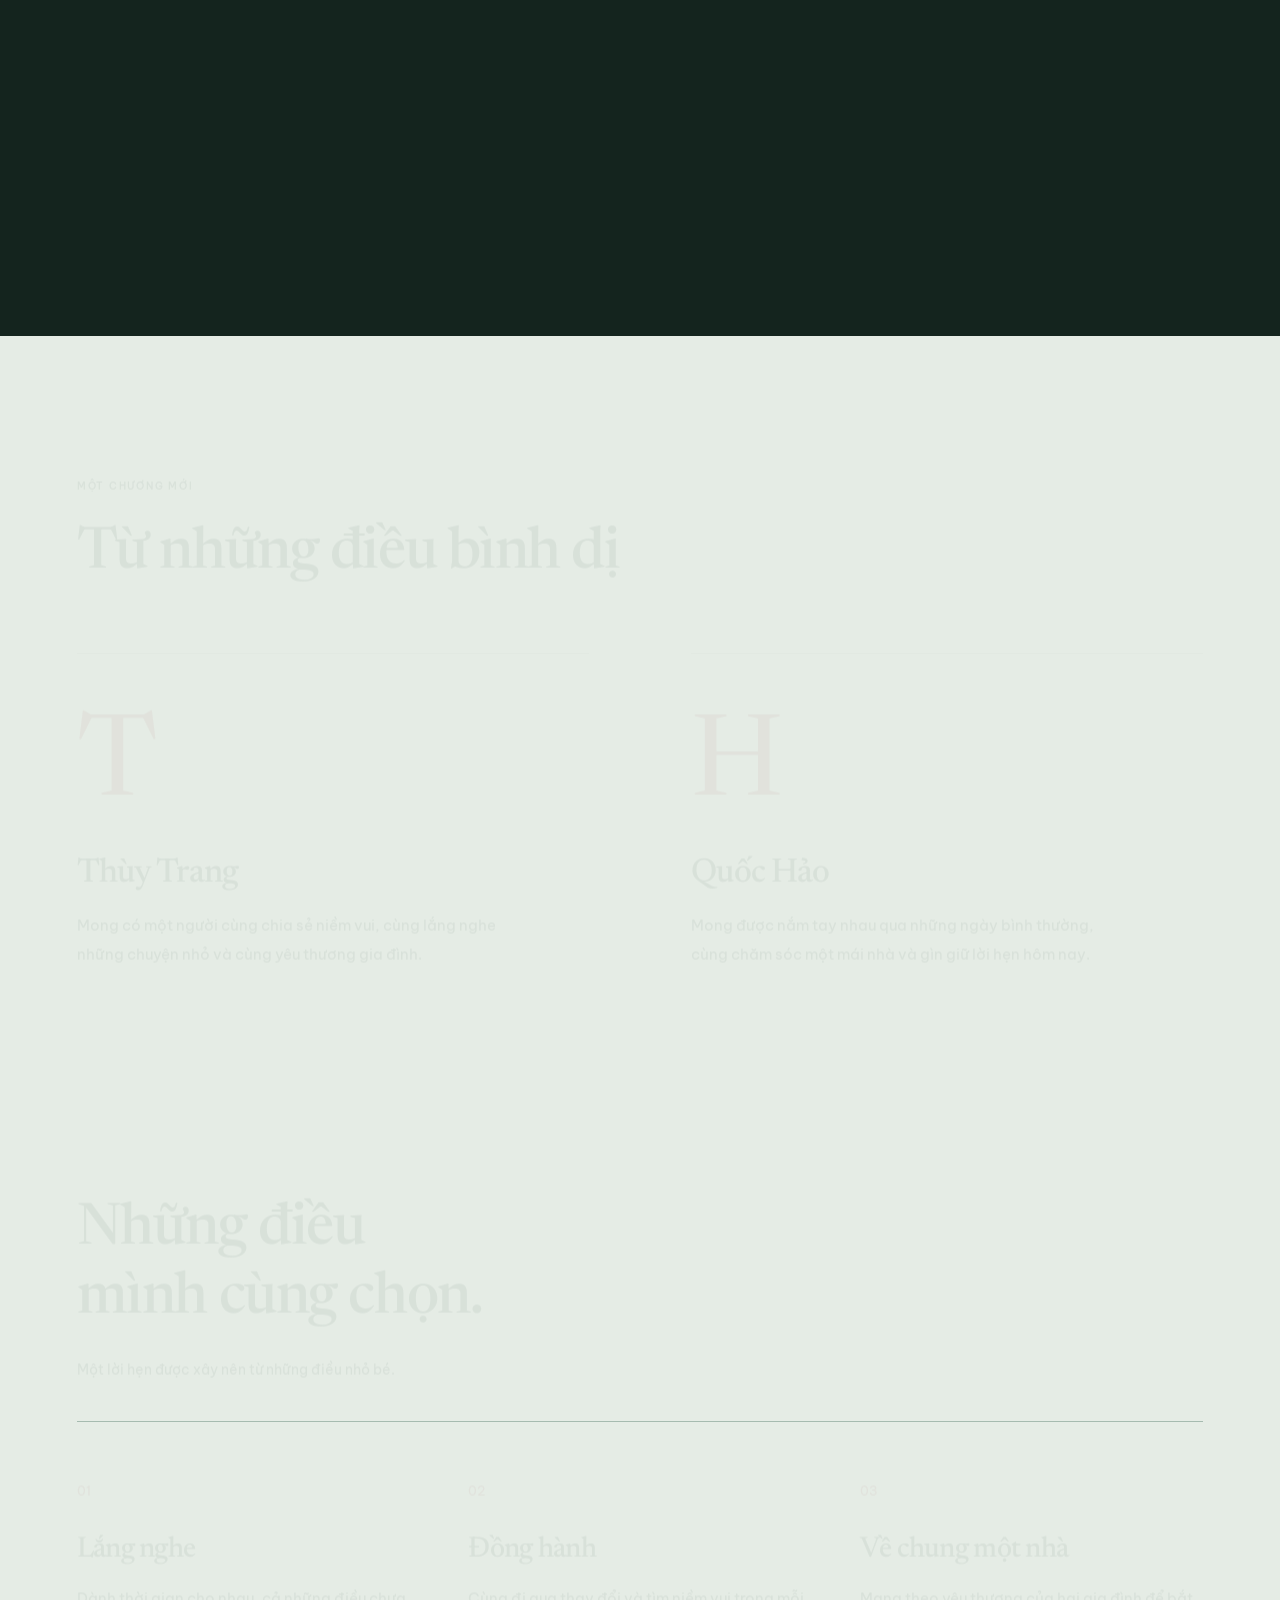
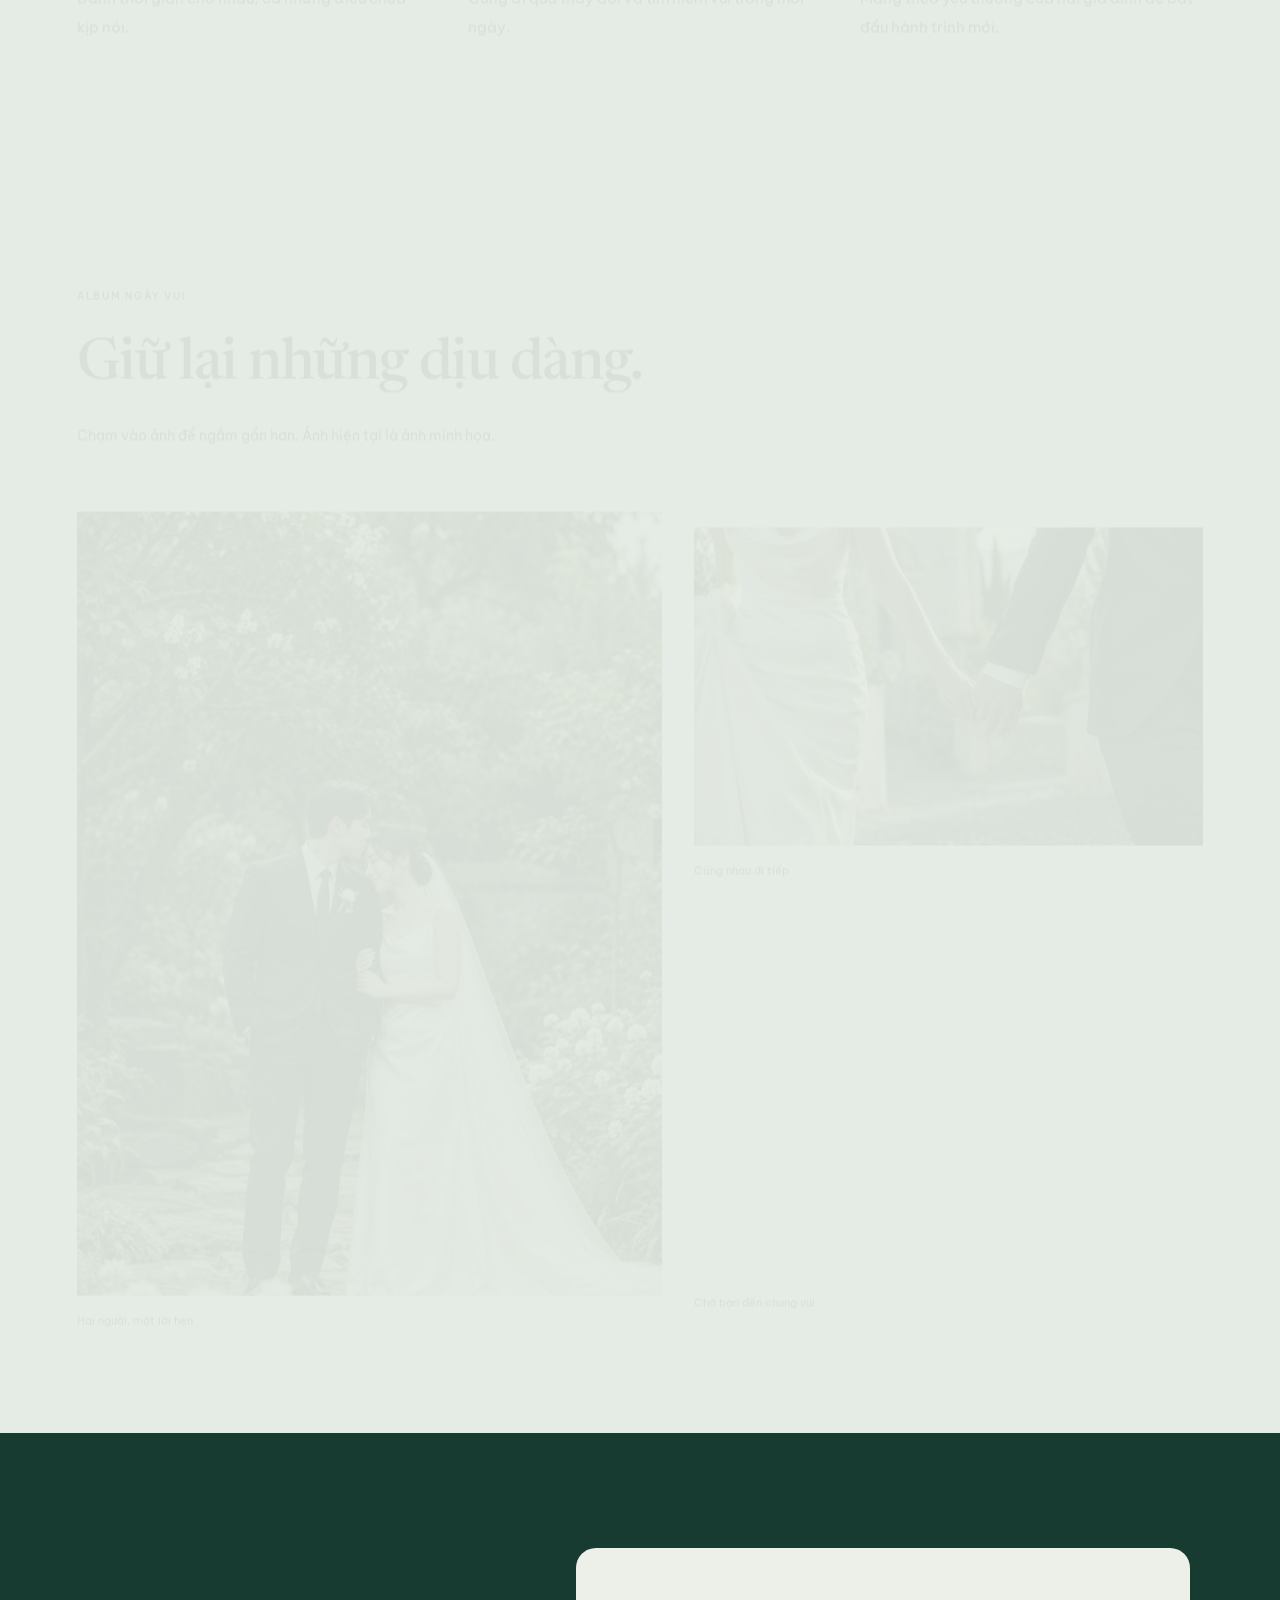
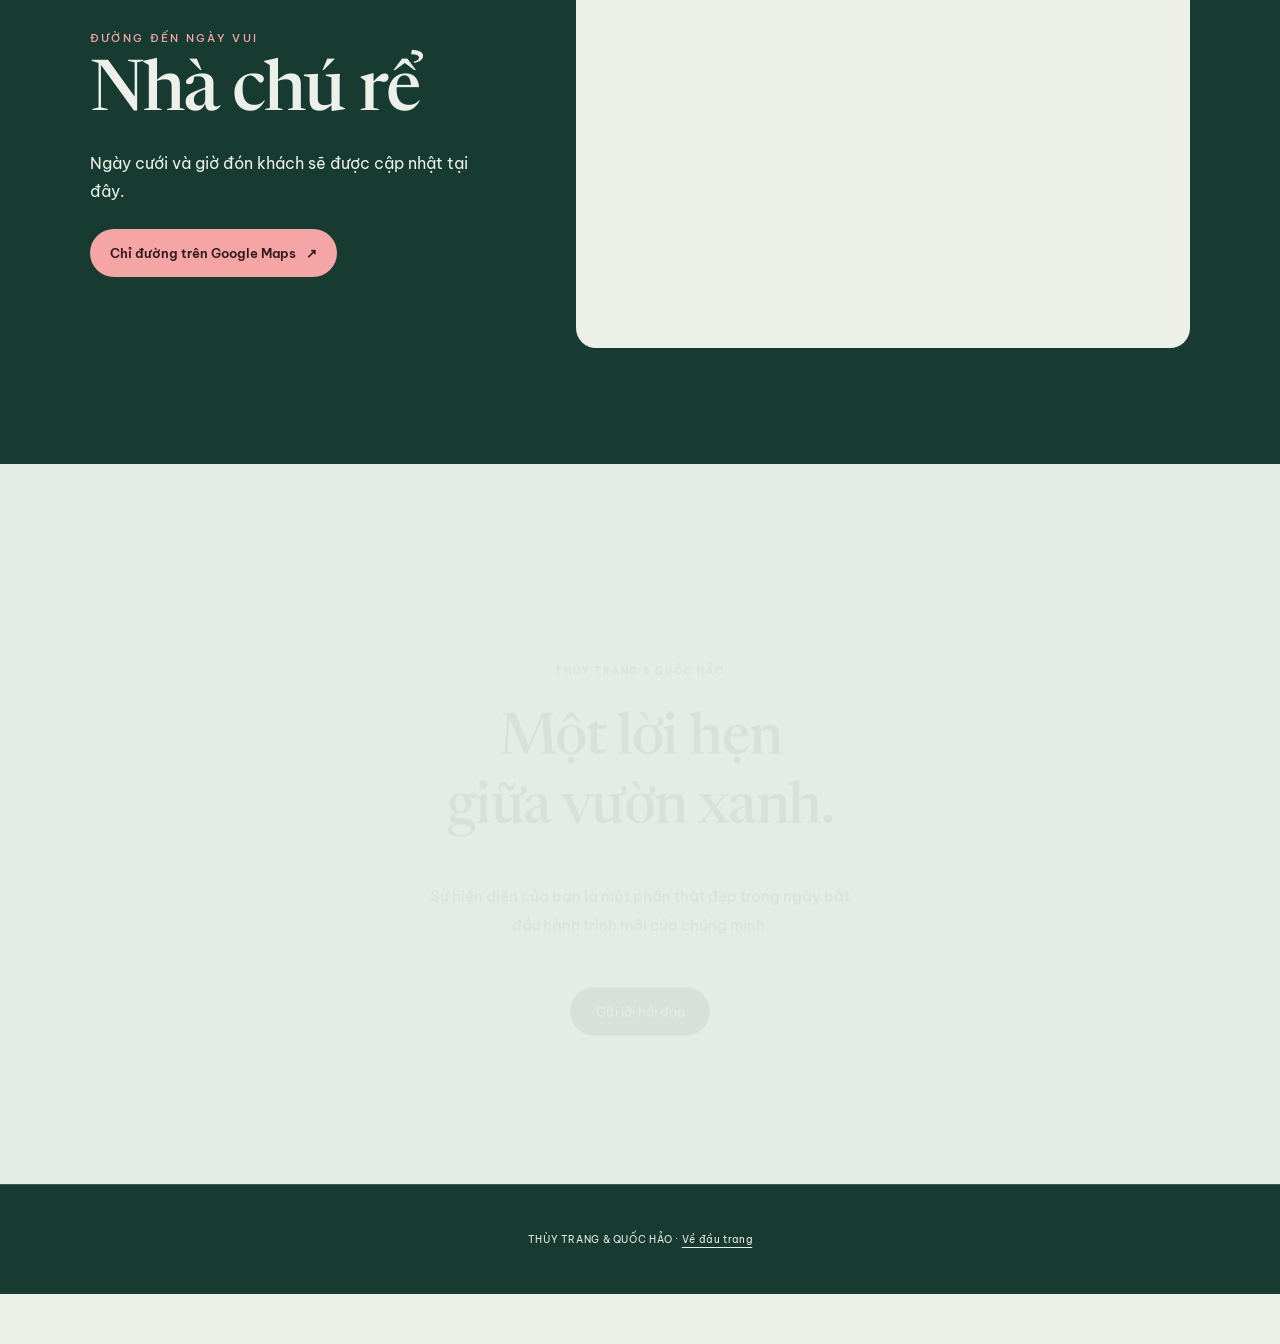
==== commit 224c54a7: "Keep Vườn Sương and add directions to the groom’s home" ====
--- a/invitations/01-vuon-suong.html
+++ b/invitations/01-vuon-suong.html
@@ -1,44 +1,13 @@
 <!doctype html>
-<html lang="vi"><head><meta charset="UTF-8"><meta name="viewport" content="width=device-width,initial-scale=1"><title>Vườn Sương | Thùy Trang & Quốc Hảo</title><link rel="stylesheet" href="../assets/invitation-shared.css"><style>
-:root{--green:#173b31;--paper:#edf0e9;--rose:#b85b62;--line:rgba(23,59,49,.18)}body{background:var(--paper);color:var(--green);font-family:'Be Vietnam Pro',sans-serif}.hero{min-height:100dvh;position:relative;color:#fff;display:grid;grid-template-columns:1fr 1fr;overflow:hidden}.hero__photo{position:absolute;inset:0;background:linear-gradient(90deg,rgba(8,28,22,.72),rgba(8,28,22,.1)),url('../assets/images/couple-garden.png') center 58%/cover;animation:breathe 14s ease-out both}.hero__content{position:relative;z-index:2;grid-column:1;padding:18vh 7vw 8vh;display:flex;flex-direction:column;justify-content:space-between}.eyebrow{font-size:.66rem;letter-spacing:.22em;font-weight:500}.hero h1{font:500 clamp(4.8rem,10vw,10rem)/.75 'Newsreader',serif;letter-spacing:-.055em;margin:2rem 0}.hero h1 span{display:block}.hero h1 i{color:#ef9898;font-weight:400}.hero__date{display:flex;align-items:center;gap:1rem;font-size:.74rem;letter-spacing:.13em}.hero__date:before{content:'';width:55px;height:1px;background:rgba(255,255,255,.7)}@keyframes breathe{from{transform:scale(1.05)}to{transform:scale(1)}}.story{padding:12rem 7vw;display:grid;grid-template-columns:.9fr 1.2fr;gap:9vw;align-items:center}.story__copy h2{font:500 clamp(3.3rem,6vw,6.8rem)/.92 'Newsreader',serif;letter-spacing:-.04em;margin:.4rem 0 2rem}.story__copy>p{max-width:48ch;line-height:1.8;color:#5d7169}.story img{width:100%;aspect-ratio:4/3;object-fit:cover}.promise{padding:5rem 7vw 12rem;display:grid;grid-template-columns:1.2fr .8fr;gap:3vw;align-items:end}.promise blockquote{font:500 clamp(2.8rem,5vw,6rem)/1 'Newsreader',serif;margin:0}.promise blockquote i{color:var(--rose)}.promise__detail{border-top:1px solid var(--line);padding-top:1.5rem;line-height:1.8;color:#5d7169}.event{background:var(--green);color:var(--paper);padding:12rem 7vw;display:grid;grid-template-columns:.75fr 1.25fr;gap:10vw}.date-card{text-align:center;border:1px solid rgba(255,255,255,.25);padding:3rem;align-self:center}.date-card strong{display:block;font:500 clamp(7rem,14vw,13rem)/.75 'Newsreader',serif;color:#ef9898}.date-card span{font-size:.65rem;letter-spacing:.2em}.event h2{font:500 clamp(3.5rem,6vw,7rem)/.9 'Newsreader',serif;margin:0 0 3rem}.event__rows{display:grid;grid-template-columns:1fr 1fr;gap:2rem;border-top:1px solid rgba(255,255,255,.2);padding-top:2rem}.event__rows b{display:block;font-weight:500;margin-bottom:.5rem}.event__rows span{font-size:.75rem;opacity:.72;line-height:1.6}.event .rsvp-trigger{margin-top:3rem;border-radius:999px;padding:1rem 1.5rem;background:#ef9898;color:#311a1c}.invitation-footer{background:var(--green);color:var(--paper);border-top:1px solid rgba(255,255,255,.15)}
-@media(max-width:720px){.hero{grid-template-columns:1fr}.hero__photo{background-position:58% center}.hero__content{grid-column:1;padding:18vh 1.3rem 8vh;background:linear-gradient(90deg,rgba(8,28,22,.55),transparent)}.hero h1{font-size:5rem}.story{padding:7rem 1.3rem;grid-template-columns:1fr}.story img{order:-1}.promise{padding:2rem 1.3rem 7rem;grid-template-columns:1fr;gap:3rem}.event{padding:7rem 1.3rem;grid-template-columns:1fr}.date-card{padding:3rem 1rem}.event__rows{grid-template-columns:1fr}}
-</style><link rel="stylesheet" href="../assets/storytelling.css"></head><body class="theme-garden" data-particles="true">
-<div class="invitation-gate" role="dialog" aria-label="Mở thiệp cưới"><div class="gate__content"><span class="gate__monogram">T&H</span><p class="gate__label">TRÂN TRỌNG KÍNH MỜI</p><h1 class="couple-title"><span class="couple-name">Thùy Trang</span><i class="couple-connector">&</i><span class="couple-name">Quốc Hảo</span></h1><p class="gate__date">CHỦ NHẬT · 18.10.2026</p><button class="gate__open" type="button" data-open-invitation>Mở thiệp</button></div></div>
-<a class="back-home" href="../index.html" target="_top">← <span>Về thư viện</span></a>
-<main><section class="hero"><div class="hero__photo"></div><div class="hero__content"><p class="eyebrow">TRÂN TRỌNG BÁO HỶ</p><h1 class="couple-title"><span class="couple-name">Thùy Trang</span><i class="couple-connector">&</i><span class="couple-name">Quốc Hảo</span></h1><div class="hero__date">18.10.2026 · TP. HỒ CHÍ MINH</div></div></section>
-<section class="story"><div class="story__copy reveal"><p class="eyebrow">CHUYỆN CỦA CHÚNG MÌNH</p><h2>Từ hôm nay,<br>mình gọi nhau là nhà.</h2><p>Sau những ngày cùng nhau đi qua bình thường và rực rỡ, chúng mình chọn một ngày đẹp để bắt đầu chương mới.</p></div><img class="reveal" src="../assets/images/holding-hands.png" alt="Cô dâu và chú rể nắm tay nhau"></section>
-<section class="promise"><blockquote class="reveal">“Có những cuộc gặp gỡ khiến mọi ngày sau đó đều trở nên <i>đáng nhớ.</i>”</blockquote><div class="promise__detail reveal"><p>Chúng mình rất mong được đón bạn đến chung vui, cùng chứng kiến khoảnh khắc hai gia đình trở thành một.</p><p class="sample-note"><strong>Lưu ý:</strong> Ngày giờ và địa điểm đang là nội dung minh họa.</p></div></section>
-
-<section class="story-chapter" aria-label="Lời hẹn của chúng mình">
-  <div class="chapter-scene">
-    <img src="../assets/images/holding-hands.png" alt="Ảnh minh họa đôi tay cô dâu và chú rể" loading="lazy" width="1536" height="1024">
-    <div class="chapter-words"><p class="story-eyebrow">CHUYỆN HAI CHÚNG MÌNH</p><h2 class="reveal">Một cuộc gặp, một hành trình.</h2><p class="reveal">Chúng mình mong những ngày phía trước sẽ luôn có một người để cùng trở về.</p></div>
-  </div>
-</section>
-<section class="story-vows" aria-labelledby="vow-title">
-  <header class="reveal"><p class="story-eyebrow">MỘT CHƯƠNG MỚI</p><h2 id="vow-title">Từ những điều bình dị</h2></header>
-  <div class="vow-pair">
-    <article class="reveal"><span class="vow-initial" aria-hidden="true">T</span><h3>Thùy Trang</h3><p>Mong có một người cùng chia sẻ niềm vui, cùng lắng nghe những chuyện nhỏ và cùng yêu thương gia đình.</p></article>
-    <article class="reveal"><span class="vow-initial" aria-hidden="true">H</span><h3>Quốc Hảo</h3><p>Mong được nắm tay nhau qua những ngày bình thường, cùng chăm sóc một mái nhà và gìn giữ lời hẹn hôm nay.</p></article>
-  </div>
-</section>
-<section class="story-journey" aria-labelledby="journey-title">
-  <header class="reveal"><h2 id="journey-title">Những điều mình cùng chọn.</h2><p>Một lời hẹn được xây nên từ những điều nhỏ bé.</p></header>
-  <div class="journey-track">
-    <article class="reveal"><span aria-hidden="true">01</span><h3>Lắng nghe</h3><p>Dành thời gian cho nhau, cả những điều chưa kịp nói.</p></article>
-    <article class="reveal"><span aria-hidden="true">02</span><h3>Đồng hành</h3><p>Cùng đi qua thay đổi và tìm niềm vui trong mỗi ngày.</p></article>
-    <article class="reveal"><span aria-hidden="true">03</span><h3>Về chung một nhà</h3><p>Mang theo yêu thương của hai gia đình để bắt đầu hành trình mới.</p></article>
-  </div>
-</section>
-<section class="story-album" aria-labelledby="album-title">
-  <header class="reveal"><p class="story-eyebrow">ALBUM NGÀY VUI</p><h2 id="album-title">Giữ lại những dịu dàng.</h2><p>Chạm vào ảnh để ngắm gần hơn. Ảnh hiện tại là ảnh minh họa.</p></header>
-  <div class="album-grid">
-    <button class="album-photo reveal" type="button" data-photo="../assets/images/couple-garden.png" aria-label="Mở ảnh chân dung đôi uyên ương"><img src="../assets/images/couple-garden.png" alt="Đôi uyên ương giữa khu vườn" loading="lazy" width="1024" height="1536"><span>Hai người, một lời hẹn</span></button>
-    <button class="album-photo reveal" type="button" data-photo="../assets/images/holding-hands.png" aria-label="Mở ảnh đôi tay"><img src="../assets/images/holding-hands.png" alt="Một cái nắm tay dịu dàng" loading="lazy" width="1536" height="1024"><span>Cùng nhau đi tiếp</span></button>
-    <button class="album-photo reveal" type="button" data-photo="../assets/images/reception.png" aria-label="Mở ảnh bàn tiệc"><img src="../assets/images/reception.png" alt="Không gian bàn tiệc đón khách" loading="lazy" width="1774" height="887"><span>Chờ bạn đến chung vui</span></button>
-  </div>
-</section>
-<section class="event"><div class="date-card reveal"><span>CHỦ NHẬT · THÁNG MƯỜI</span><strong>18</strong><span>HAI NGHÌN KHÔNG TRĂM HAI MƯƠI SÁU</span></div><div class="reveal"><h2>Hẹn bạn<br>trong ngày vui.</h2><div class="event__rows"><div><b>17:30 · Đón khách</b><span>18:30 · Khai tiệc<br>Trang phục lịch sự</span></div><div><b>White Palace</b><span>194 Hoàng Văn Thụ<br>Phú Nhuận, TP. Hồ Chí Minh</span></div></div><button class="rsvp-trigger" type="button">Xác nhận tham dự</button></div></section><section class="story-finale"><p class="story-eyebrow reveal">THÙY TRANG & QUỐC HẢO</p><h2 class="reveal">Một lời hẹn giữa vườn xanh.</h2><p class="reveal">Sự hiện diện của bạn là một phần thật đẹp trong ngày bắt đầu hành trình mới của chúng mình.</p><button class="rsvp-trigger reveal" type="button">Gửi lời hồi đáp</button></section></main>
-<footer class="invitation-footer">THÙY TRANG & QUỐC HẢO · <a href="#">Về đầu trang</a></footer>
-<dialog class="rsvp-dialog"><form class="rsvp-card"><button class="rsvp-close" type="button">Đóng</button><p class="eyebrow">HẸN GẶP BẠN</p><h2>Bạn sẽ đến chứ?</h2><p>Gửi lời hồi đáp để gia đình chuẩn bị đón tiếp bạn chu đáo hơn.</p><label>Họ và tên<input name="name" required placeholder="Tên của bạn"></label><label>Số người tham dự<select name="guests"><option>1 khách</option><option>2 khách</option><option>3 khách</option><option>4 khách</option></select></label><button class="rsvp-card__submit" type="submit">Gửi lời xác nhận</button><p class="rsvp-status" role="status"></p></form></dialog><script src="../assets/invitation.js"></script>
-</body></html>
+<html lang="vi">
+<head>
+  <meta charset="utf-8">
+  <meta name="viewport" content="width=device-width, initial-scale=1">
+  <meta http-equiv="refresh" content="0; url=../index.html">
+  <link rel="canonical" href="../">
+  <title>Thiệp cưới Thùy Trang &amp; Quốc Hảo</title>
+</head>
+<body>
+  <p><a href="../index.html">Mở thiệp cưới Vườn Sương</a></p>
+</body>
+</html>
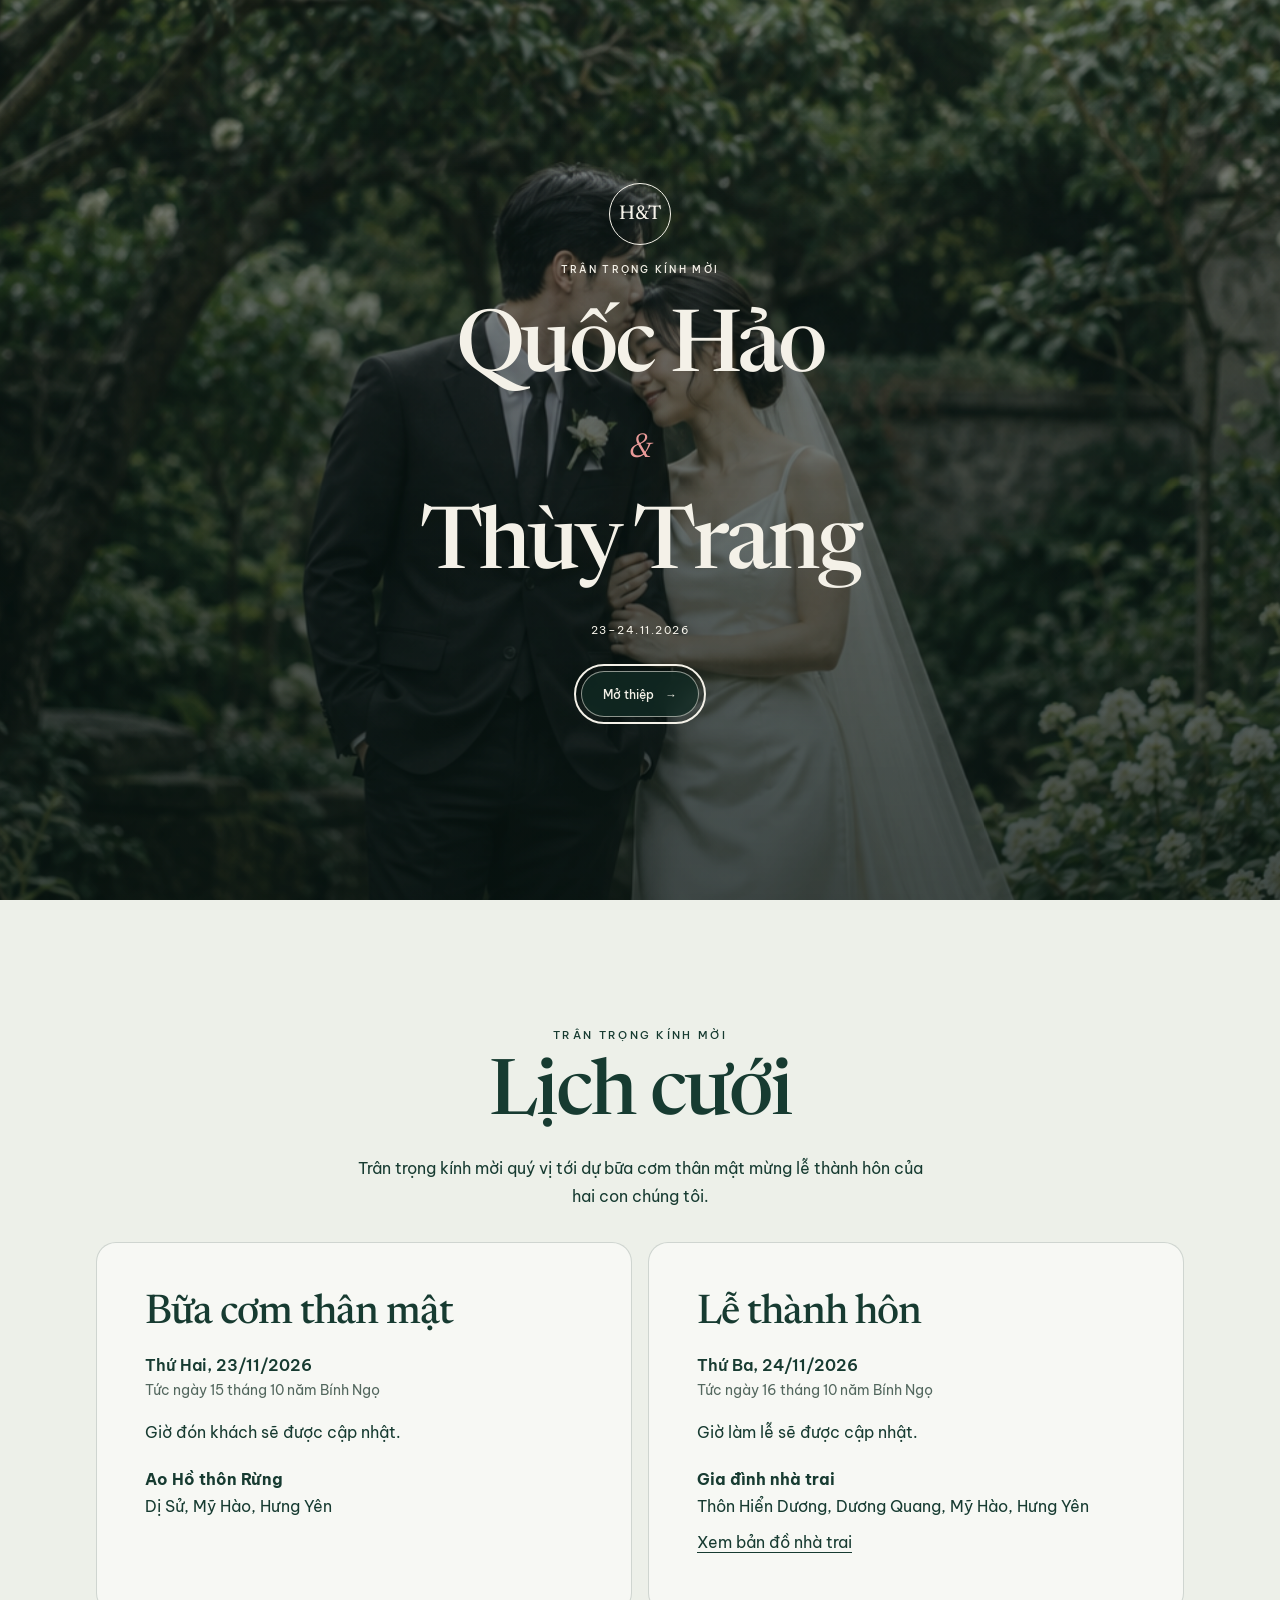
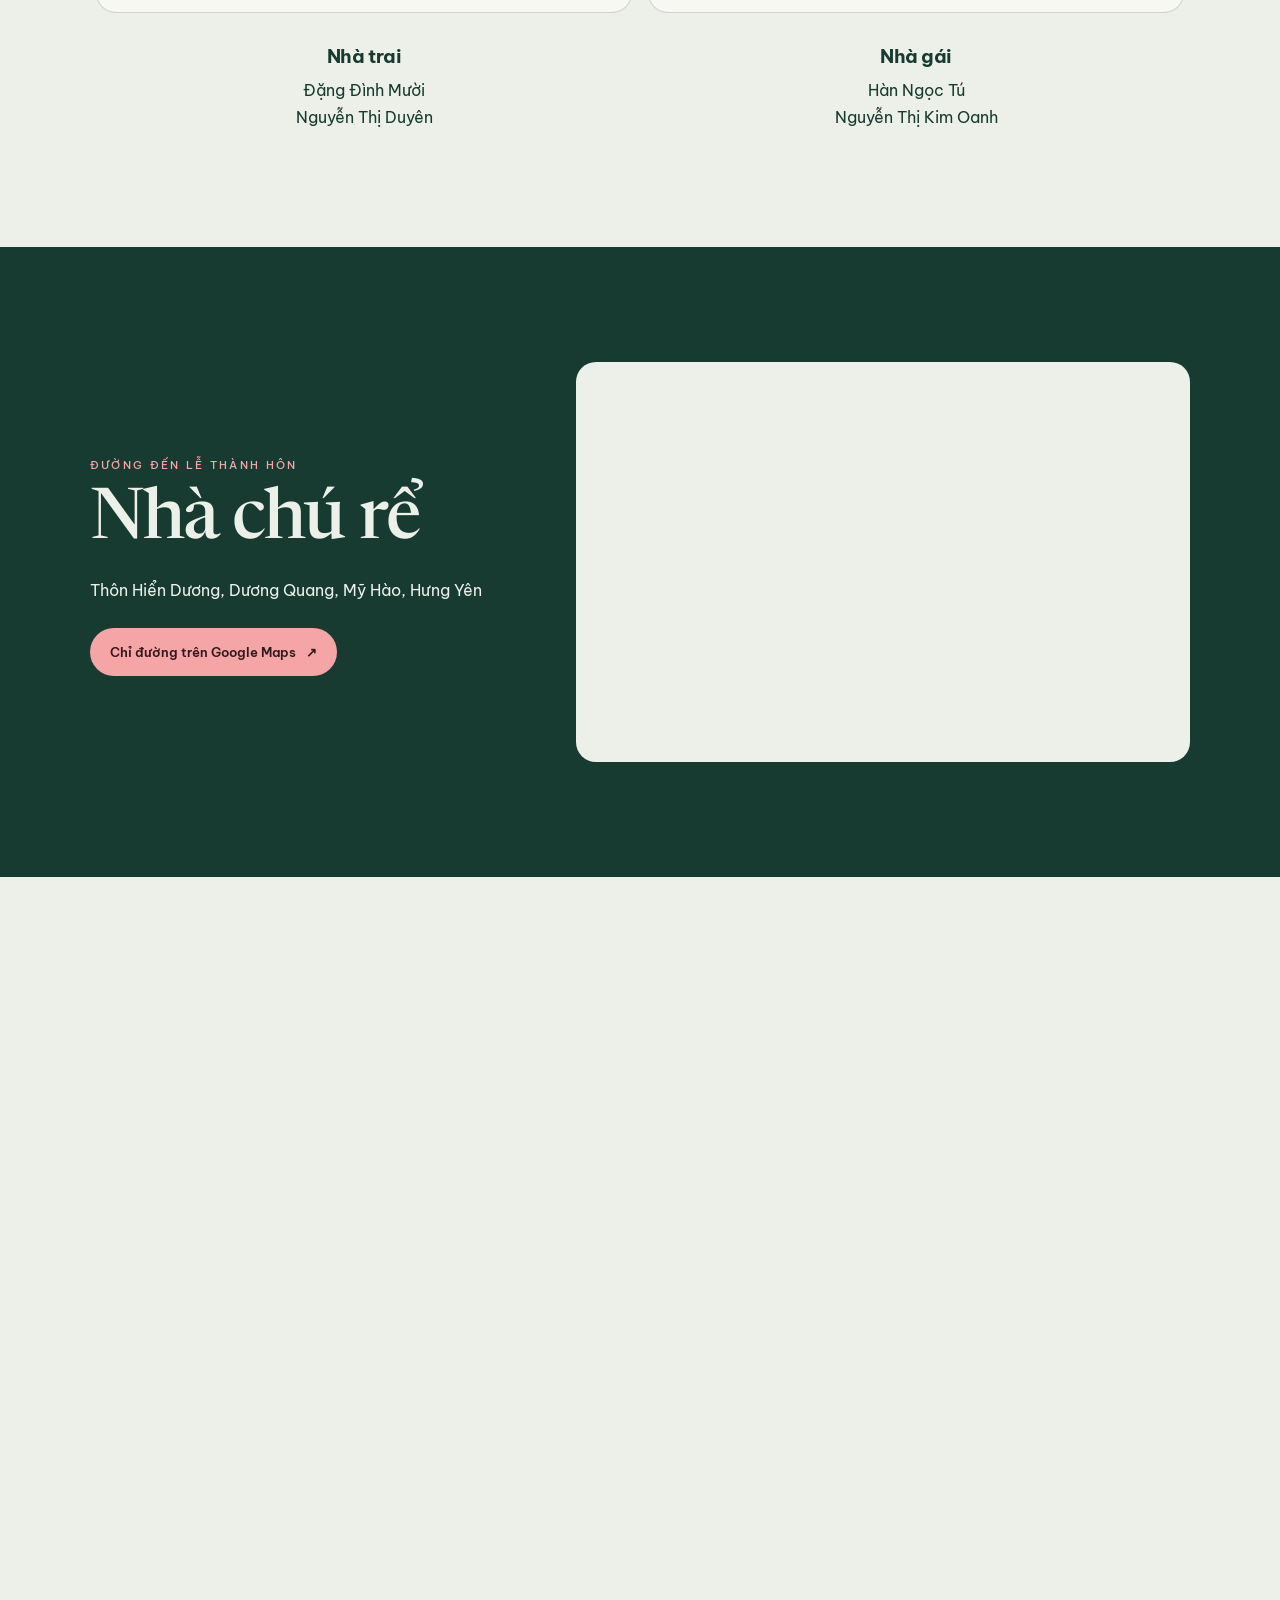
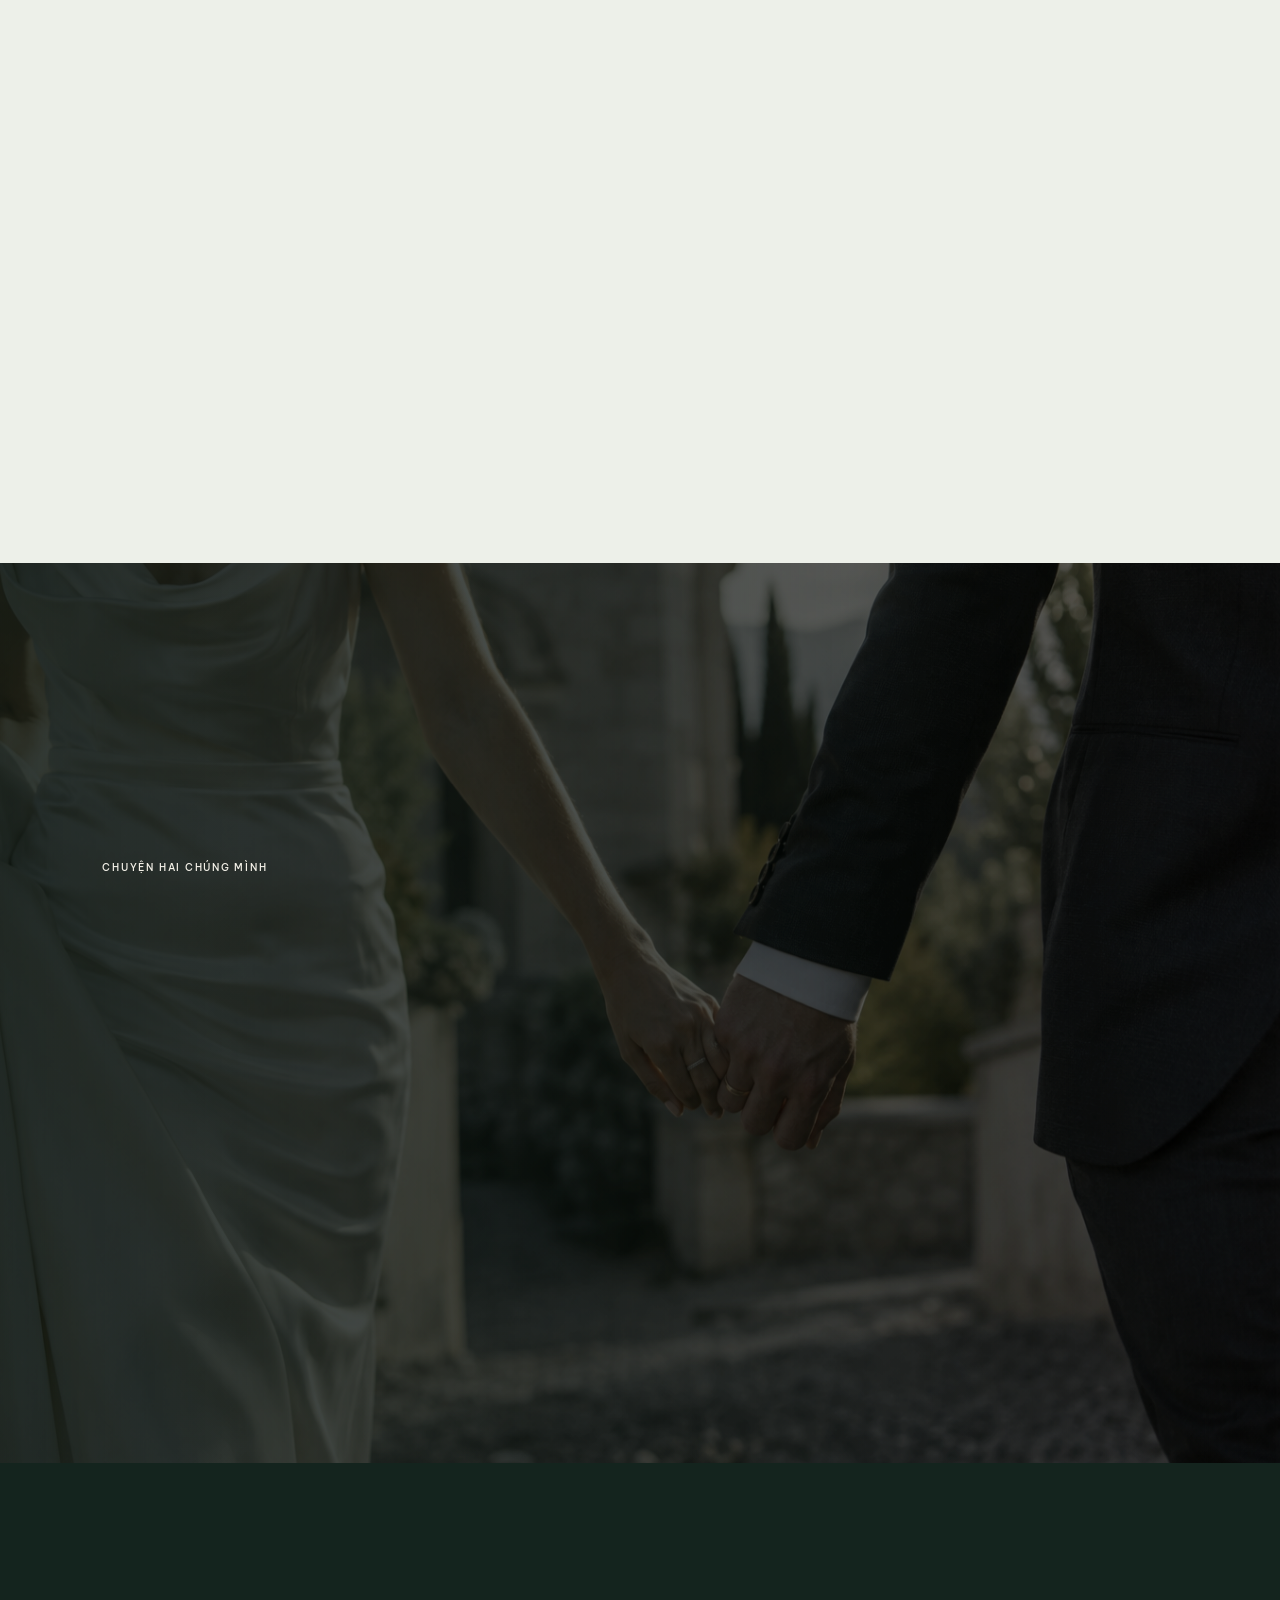
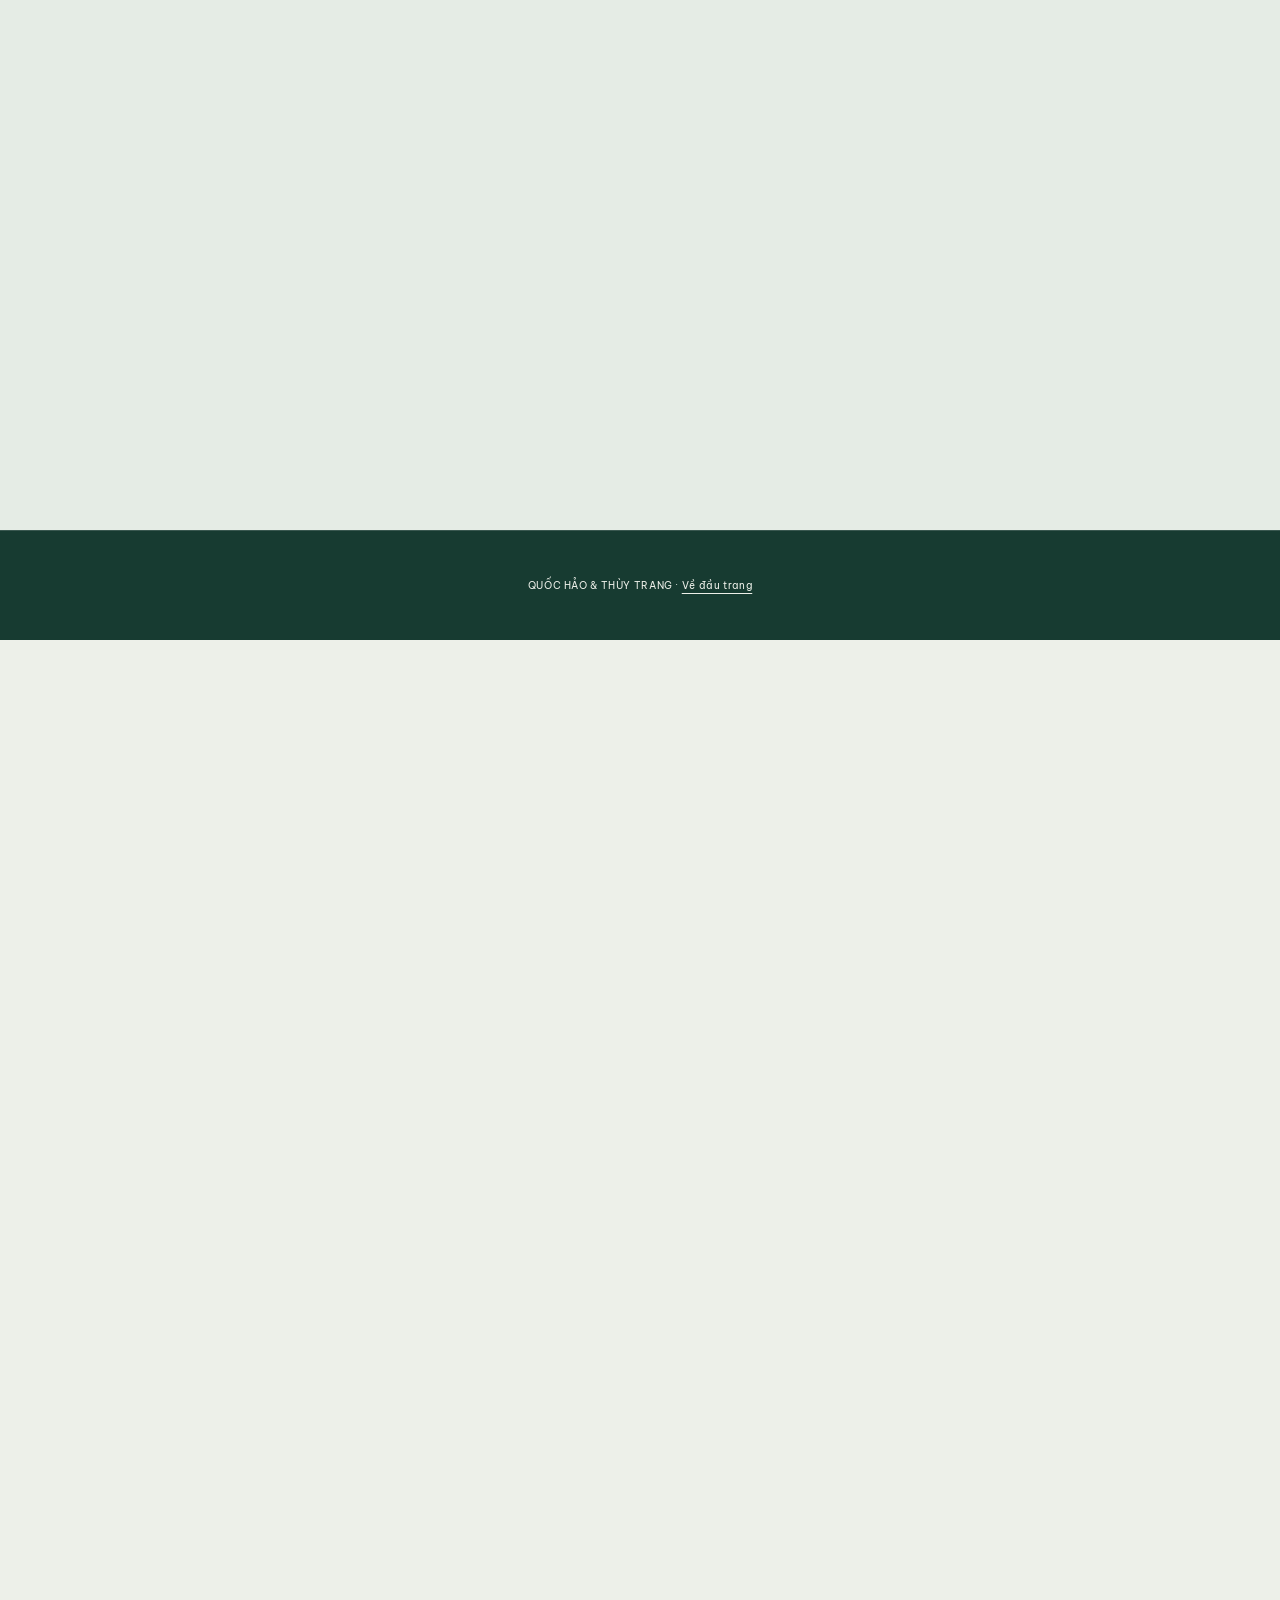
==== commit 4dab838b: "Update wedding dates, venues and family details from printed invitation" ====
--- a/invitations/01-vuon-suong.html
+++ b/invitations/01-vuon-suong.html
@@ -5,7 +5,7 @@
   <meta name="viewport" content="width=device-width, initial-scale=1">
   <meta http-equiv="refresh" content="0; url=../index.html">
   <link rel="canonical" href="../">
-  <title>Thiệp cưới Thùy Trang &amp; Quốc Hảo</title>
+  <title>Thiệp cưới Quốc Hảo &amp; Thùy Trang</title>
 </head>
 <body>
   <p><a href="../index.html">Mở thiệp cưới Vườn Sương</a></p>
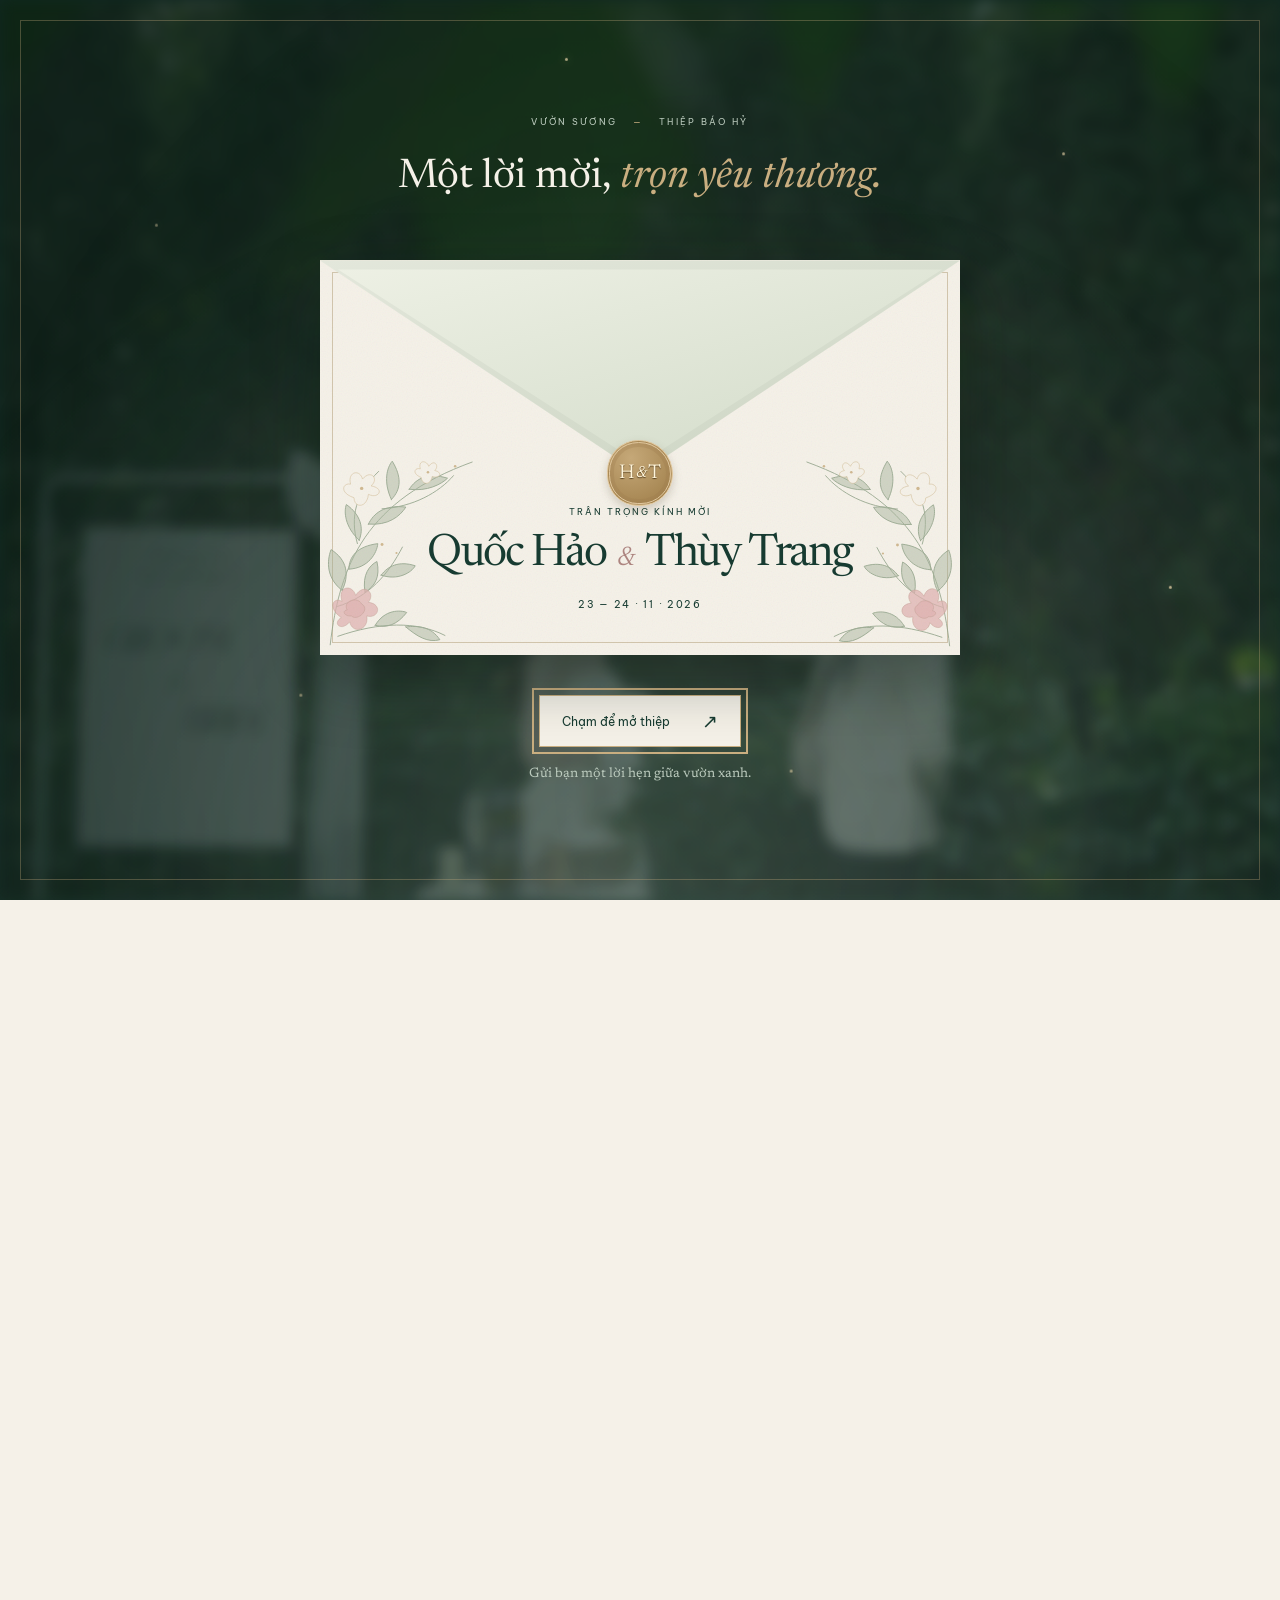
==== commit 629789bb: "Add separate dinner venue links and update wedding invitation title" ====
--- a/invitations/01-vuon-suong.html
+++ b/invitations/01-vuon-suong.html
@@ -1,13 +1,13 @@
 <!doctype html>
 <html lang="vi">
-<head>
-  <meta charset="utf-8">
-  <meta name="viewport" content="width=device-width, initial-scale=1">
-  <meta http-equiv="refresh" content="0; url=../index.html">
-  <link rel="canonical" href="../">
-  <title>Thiệp cưới Quốc Hảo &amp; Thùy Trang</title>
-</head>
-<body>
-  <p><a href="../index.html">Mở thiệp cưới Vườn Sương</a></p>
-</body>
+  <head>
+    <meta charset="utf-8" />
+    <meta name="viewport" content="width=device-width, initial-scale=1" />
+    <meta http-equiv="refresh" content="0; url=../index.html" />
+    <link rel="canonical" href="../" />
+    <title>Quốc Hảo ❤️ Thùy Trang - Thiệp mời cưới</title>
+  </head>
+  <body>
+    <p><a href="../index.html">Mở thiệp mời cưới Quốc Hảo ❤️ Thùy Trang</a></p>
+  </body>
 </html>
